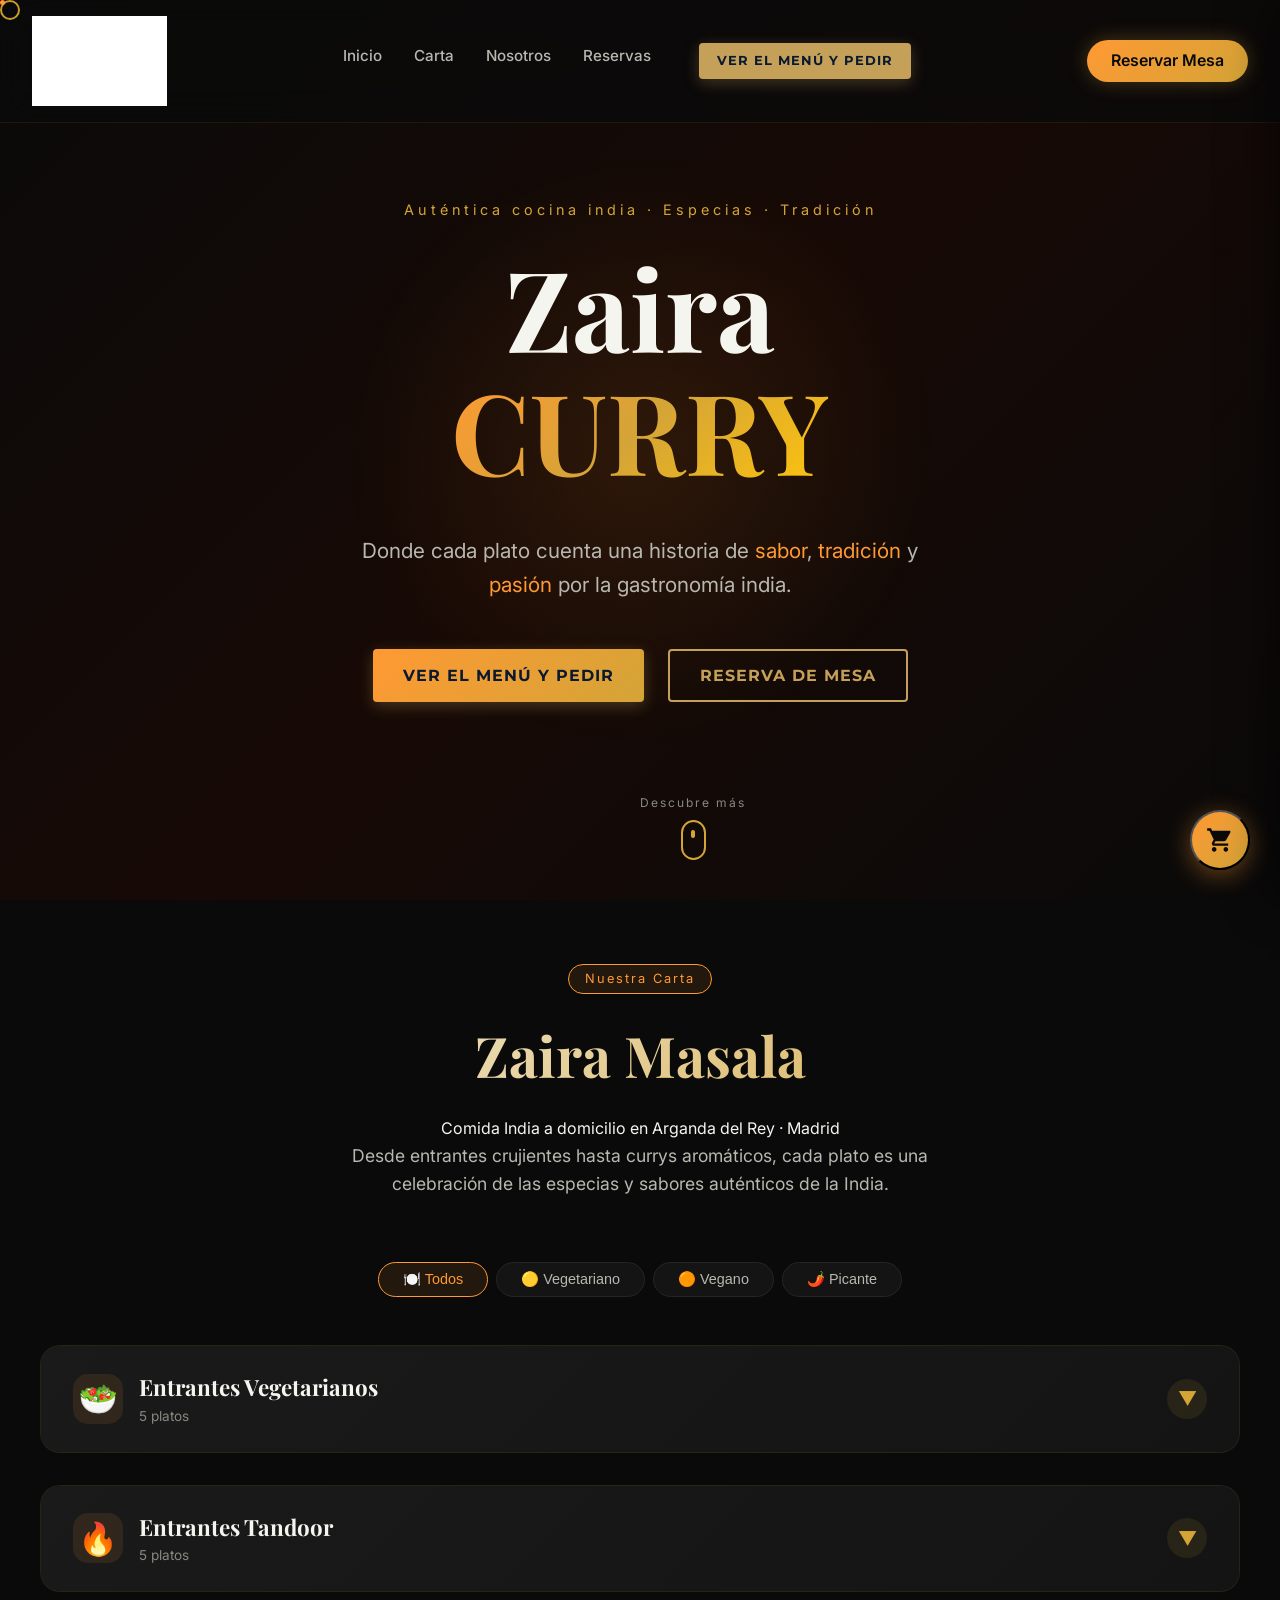
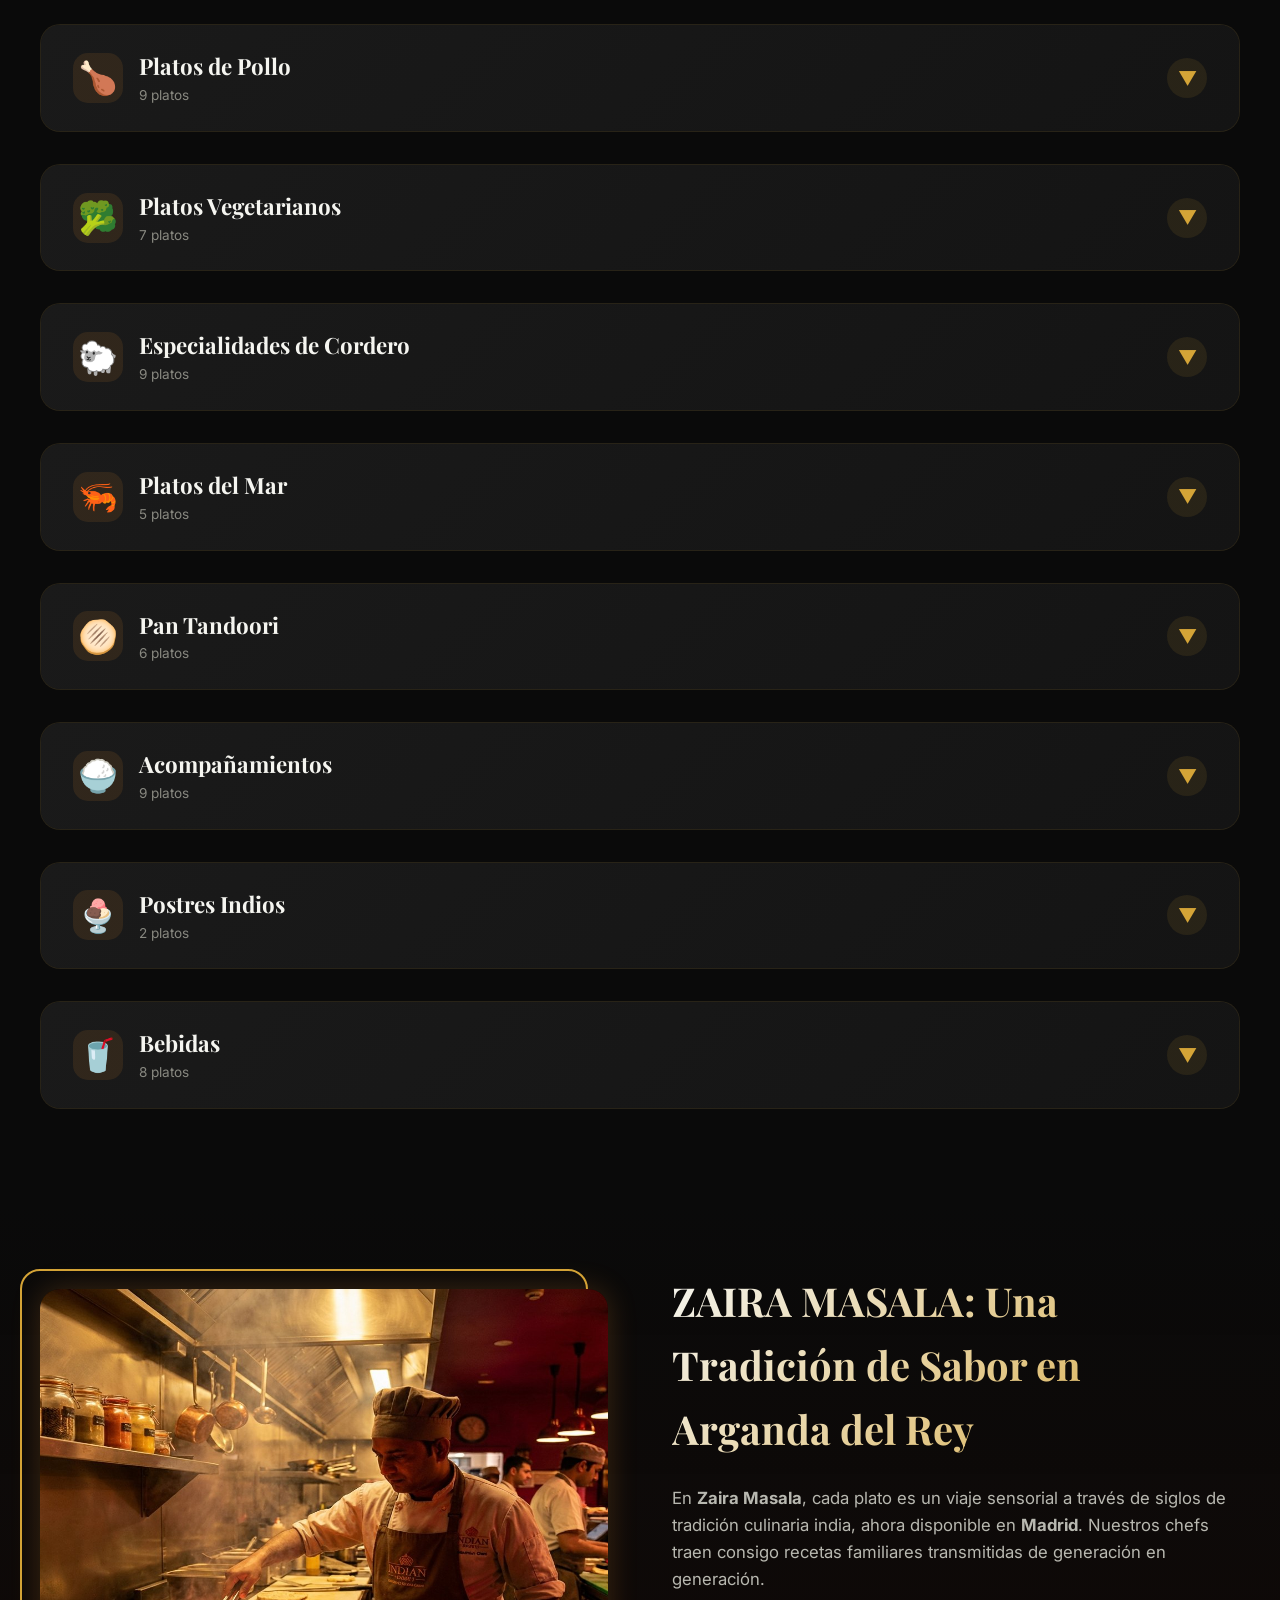
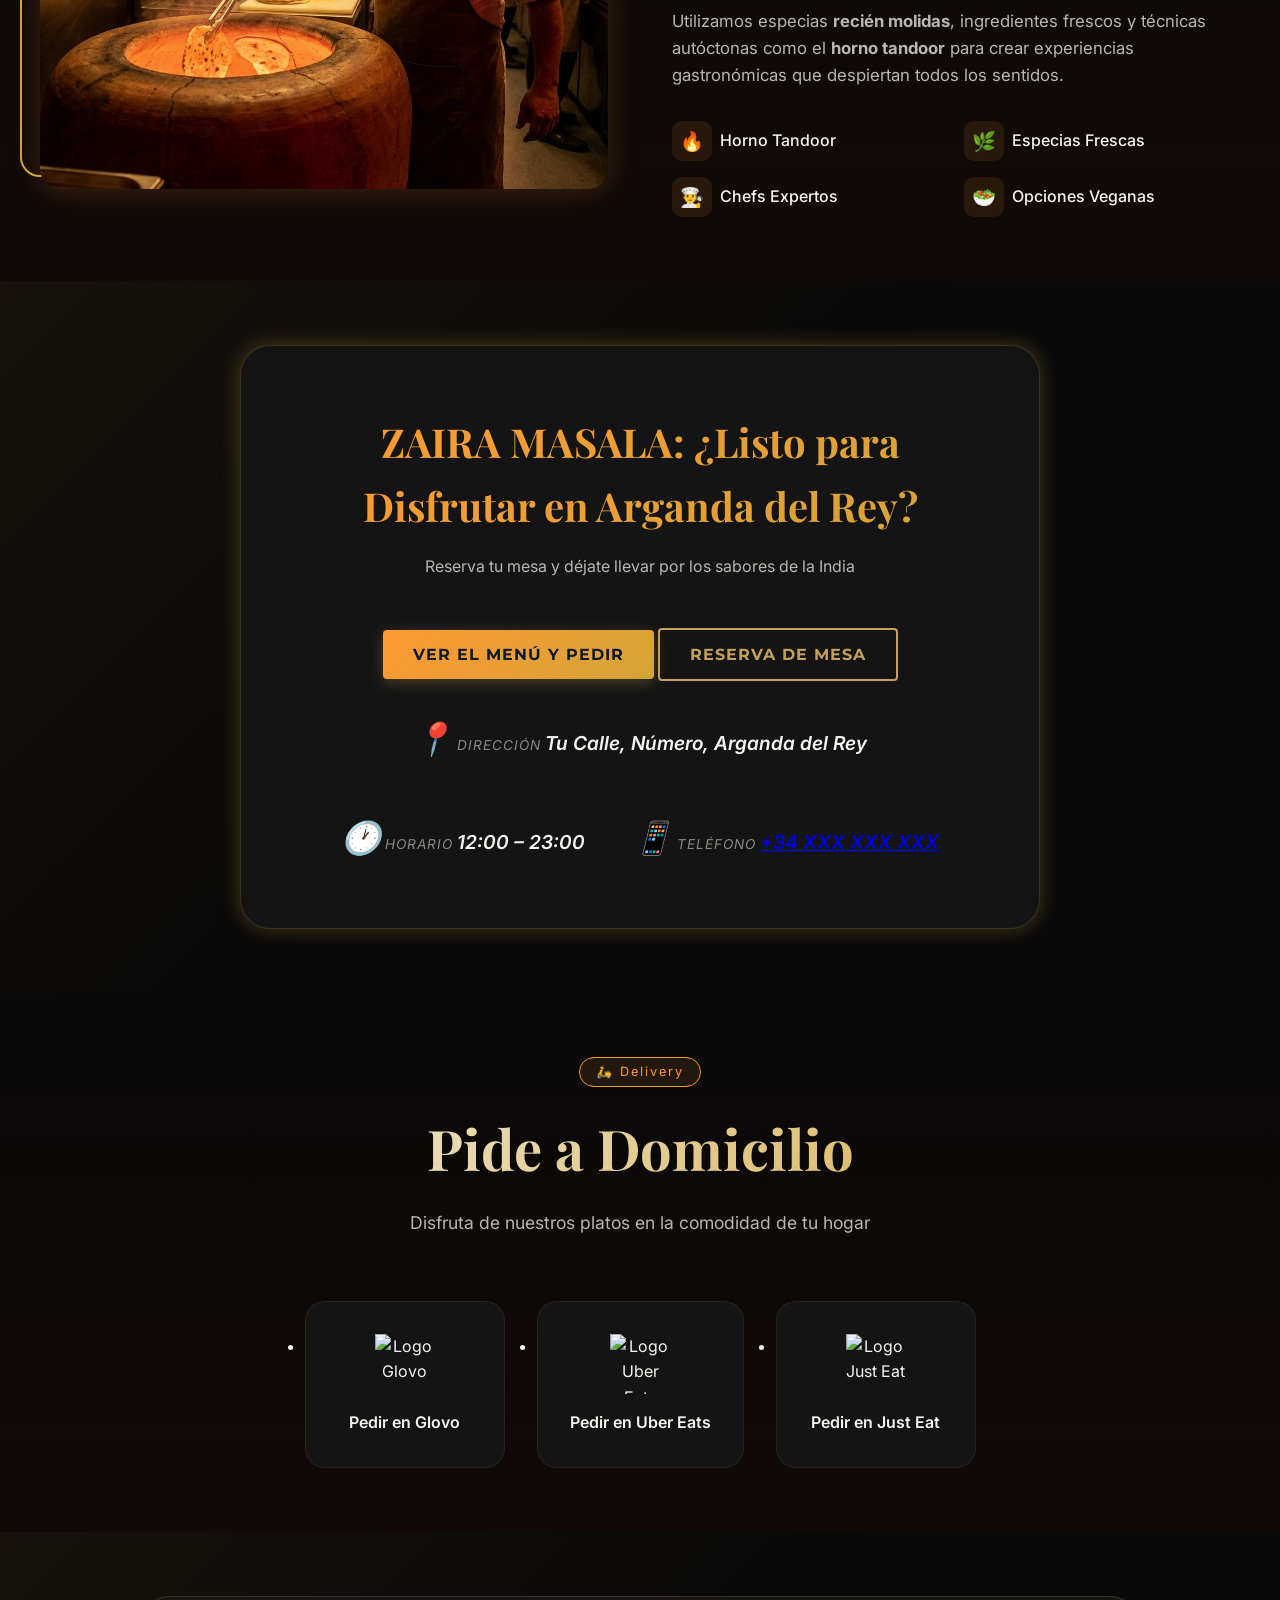
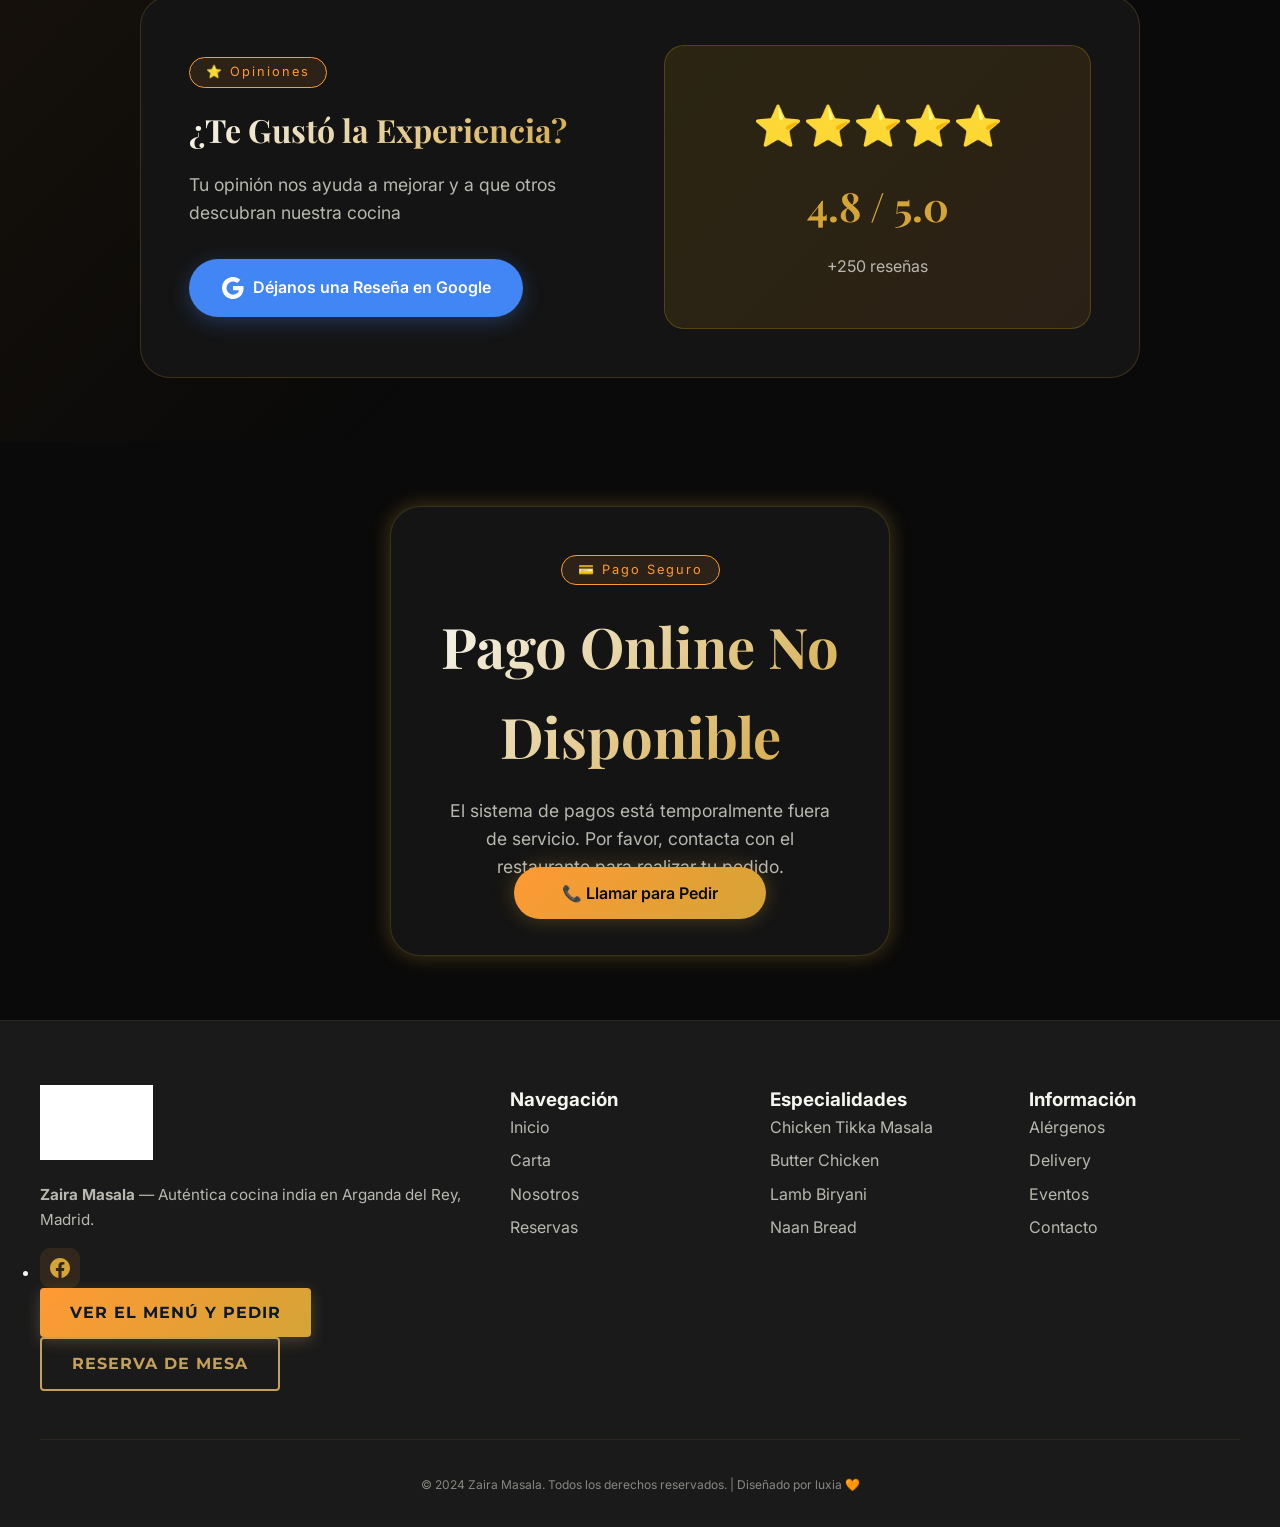
==== index.html @ b637ac27 "Primera versión Zaira Masala" ====
<!DOCTYPE html>
<html lang="es">

<head>
  <!-- ===== META BÁSICO ===== -->
  <meta charset="UTF-8">
  <meta name="viewport" content="width=device-width, initial-scale=1.0">
  <meta http-equiv="X-UA-Compatible" content="IE=edge">

  <!-- ===== SEO OPTIMIZADO ===== -->
  <title>Zaira Masala | Restaurante Indio Auténtico en Arganda del Rey, Madrid</title>
  <meta name="description"
    content="Restaurante de cocina india auténtica en Arganda del Rey, Madrid. Curry, tandoor, biryani y opciones veganas. Pide a domicilio o reserva tu mesa online.">
  <meta name="keywords"
    content="restaurante indio, curry, tandoor, masala, tikka, biryani, comida india, especias, vegetariano, vegano, naan, korma, vindaloo, Arganda del Rey, Madrid">
  <meta name="author" content="Zaira Masala">
  <meta name="robots" content="index, follow">
  <link rel="canonical" href="https://zairamasala.com">

  <!-- ===== OPEN GRAPH ===== -->
  <meta property="og:title" content="Zaira Masala | Restaurante Indio Auténtico">
  <meta property="og:description"
    content="Auténtica cocina india con curry, tandoor y especias frescas. Reserva tu experiencia gastronómica única.">
  <meta property="og:type" content="restaurant">
  <meta property="og:url" content="https://zairamasala.com">
  <meta property="og:image" content="https://zairamasala.com/images/og-image.jpg">
  <meta property="og:locale" content="es_ES">

  <!-- ===== TWITTER CARDS ===== -->
  <meta name="twitter:card" content="summary_large_image">
  <meta name="twitter:title" content="Zaira Masala | Restaurante Indio Auténtico">
  <meta name="twitter:description" content="Auténtica cocina india con curry, tandoor y especias frescas.">
  <meta name="twitter:image" content="https://zairamasala.com/images/twitter-image.jpg">

  <!-- ===== SCHEMA.ORG — Structured Data para SEO e IA ===== -->
  <script type="application/ld+json">
  {
    "@context": "https://schema.org",
    "@type": "Restaurant",
    "name": "Zaira Masala",
    "description": "Restaurante de auténtica cocina india con curry, tandoor, especias frescas y opciones vegetarianas.",
    "image": "https://zairamasala.com/images/restaurant.jpg",
    "priceRange": "€€",
    "servesCuisine": ["Indian", "Curry", "Vegetarian", "Vegan"],
    "address": {
      "@type": "PostalAddress",
      "streetAddress": "Tu Dirección",
      "addressLocality": "Arganda del Rey",
      "addressRegion": "Madrid",
      "addressCountry": "ES"
    },
    "telephone": "+34 XXX XXX XXX",
    "url": "https://zairamasala.com",
    "openingHoursSpecification": [
      {
        "@type": "OpeningHoursSpecification",
        "dayOfWeek": ["Monday","Tuesday","Wednesday","Thursday","Friday","Saturday","Sunday"],
        "opens": "12:00",
        "closes": "23:00"
      }
    ],
    "menu": "https://zairamasala.com/#menu",
    "acceptsReservations": "True",
    "geo": {
      "@type": "GeoCoordinates",
      "latitude": "40.3015",
      "longitude": "-3.4402"
    }
  }
  </script>

  <!-- ===== FUENTES ===== -->
  <link rel="preconnect" href="https://fonts.googleapis.com">
  <link rel="preconnect" href="https://fonts.gstatic.com" crossorigin>
  <link href="https://fonts.googleapis.com/css2?family=Inter:wght@400;500;600;700&family=Playfair+Display:wght@400;500;600;700&family=Montserrat:wght@400;700&display=swap" rel="stylesheet">

  <!-- ===== ESTILOS ===== -->
  <link rel="stylesheet" href="css/styles.css">
  <link rel="stylesheet" href="css/additional.css">

  <!-- ===== AOS — Animate On Scroll ===== -->
  <link href="https://unpkg.com/aos@2.3.1/dist/aos.css" rel="stylesheet">

  <!-- ===== FAVICON ===== -->
  <link rel="icon" type="image/png" href="images/favicon.png">
</head>

<body>

  <!-- ===== LOADING SCREEN ===== -->
  <div class="loading-screen" role="status" aria-label="Cargando Zaira Masala">
    <div class="loading-logo" aria-hidden="true">Zaira Masala</div>
    <div class="loading-bar" aria-hidden="true">
      <div class="loading-bar-fill"></div>
    </div>
  </div>

  <!-- ===== CURSOR PERSONALIZADO (decorativo, oculto a lectores de pantalla) ===== -->
  <div class="cursor" aria-hidden="true"></div>
  <div class="cursor-dot" aria-hidden="true"></div>

  <!-- ===== PARTÍCULAS DE FONDO (decorativo) ===== -->
  <div id="particles-js" aria-hidden="true"></div>

  <!-- ===== CARRITO DE COMPRAS ===== -->
  <aside aria-label="Carrito de compras">

    <button class="cart-icon" id="cart-icon" aria-label="Ver carrito de compras" aria-haspopup="dialog" aria-expanded="false">
      <svg viewBox="0 0 24 24" fill="currentColor" aria-hidden="true" focusable="false">
        <path d="M7 18c-1.1 0-1.99.9-1.99 2S5.9 22 7 22s2-.9 2-2-.9-2-2-2zM1 2v2h2l3.6 7.59-1.35 2.45c-.16.28-.25.61-.25.96 0 1.1.9 2 2 2h12v-2H7.42c-.14 0-.25-.11-.25-.25l.03-.12.9-1.63h7.45c.75 0 1.41-.41 1.75-1.03l3.58-6.49c.08-.14.12-.31.12-.48 0-.55-.45-1-1-1H5.21l-.94-2H1zm16 16c-1.1 0-1.99.9-1.99 2s.89 2 1.99 2 2-.9 2-2-.9-2-2-2z"/>
      </svg>
      <span class="cart-count hidden" id="cart-count" aria-live="polite" aria-atomic="true">0</span>
    </button>

    <!-- Overlay -->
    <div class="cart-overlay" id="cart-overlay" aria-hidden="true"></div>

    <!-- Panel del carrito -->
    <div class="cart-modal"
         id="cart-modal"
         role="dialog"
         aria-modal="true"
         aria-label="Tu pedido"
         aria-hidden="true">
      <div class="cart-header">
        <h2 class="cart-header-title">🛒 Tu Pedido</h2>
        <button class="cart-close" id="cart-close" aria-label="Cerrar carrito">×</button>
      </div>
      <div class="cart-items" id="cart-items" aria-live="polite" aria-relevant="additions removals">
        <div class="cart-empty" role="status">
          <div class="cart-empty-icon" aria-hidden="true">🛒</div>
          <p>Tu carrito está vacío</p>
          <p><small>Añade platos desde el menú</small></p>
        </div>
      </div>
      <div class="cart-footer">
        <div class="cart-total">
          <span class="cart-total-label">Total:</span>
          <span class="cart-total-amount" id="cart-total" aria-live="polite">0.00 €</span>
        </div>
        <a href="#pago" class="btn btn-primary cart-checkout" id="cart-checkout">
          Proceder al Pago
        </a>
      </div>
    </div>

  </aside>

  <!-- ===== NAVEGACIÓN PRINCIPAL ===== -->
  <nav class="navbar" role="navigation" aria-label="Navegación principal">
    <div class="nav-container">

      <a href="#inicio" class="nav-logo" aria-label="Zaira Masala — Ir al inicio">
        <img src="images/logo.png" alt="Logo Zaira Masala" class="nav-logo-img" width="90" height="90" loading="eager">
      </a>

      <ul class="nav-links" role="list">
        <li role="listitem"><a href="#inicio"   class="nav-link">Inicio</a></li>
        <li role="listitem"><a href="#menu"     class="nav-link">Carta</a></li>
        <li role="listitem"><a href="#nosotros" class="nav-link">Nosotros</a></li>
        <li role="listitem"><a href="#reservas" class="nav-link">Reservas</a></li>
        <li role="listitem" class="nav-gloriafood-item">
          <span class="glf-button"
                data-glf-cuid="e7315025-4f17-4dc7-9547-0346be533925"
                data-glf-ruid="6becb56a-36a3-4607-b53a-5e8693dfc9ef"
                role="button"
                tabindex="0"
                aria-label="Ver el menú completo y hacer un pedido online">
            Ver el MENÚ y PEDIR
          </span>
        </li>
      </ul>

      <a href="#reservas" class="nav-cta" aria-label="Reservar mesa en Zaira Masala">Reservar Mesa</a>

      <button class="nav-toggle"
              aria-label="Abrir menú de navegación"
              aria-expanded="false"
              aria-controls="nav-links">
        <span aria-hidden="true"></span>
        <span aria-hidden="true"></span>
        <span aria-hidden="true"></span>
      </button>

    </div>
  </nav>

  <!-- ===== CONTENIDO PRINCIPAL ===== -->
  <main id="main-content">

    <!-- ===== HERO ===== -->
    <header id="inicio" class="hero" role="banner">
      <div class="hero-content">
        <p class="hero-subtitle">Auténtica cocina india · Especias · Tradición</p>

        <h1 class="hero-title">
          <span class="static">Zaira</span>
          <span class="dynamic-wrapper">
            <span class="dynamic" aria-live="polite" aria-atomic="true">Masala</span>
          </span>
        </h1>

        <p class="hero-tagline">
          Donde cada plato cuenta una historia de <span>sabor</span>,
          <span>tradición</span> y <span>pasión</span> por la gastronomía india.
        </p>

        <div class="hero-cta-group" role="group" aria-label="Acciones principales">
          <span class="glf-button btn btn-primary"
                data-glf-cuid="e7315025-4f17-4dc7-9547-0346be533925"
                data-glf-ruid="6becb56a-36a3-4607-b53a-5e8693dfc9ef"
                role="button"
                tabindex="0"
                aria-label="Ver el menú completo y hacer un pedido online">
            Ver el MENÚ y PEDIR
          </span>
          <span class="glf-button reservation btn btn-secondary"
                data-glf-cuid="e7315025-4f17-4dc7-9547-0346be533925"
                data-glf-ruid="6becb56a-36a3-4607-b53a-5e8693dfc9ef"
                data-glf-reservation="true"
                role="button"
                tabindex="0"
                aria-label="Reservar mesa en Zaira Masala">
            Reserva de mesa
          </span>
        </div>
      </div>

      <div class="scroll-indicator" aria-hidden="true">
        <span>Descubre más</span>
        <div class="mouse"><div class="wheel"></div></div>
      </div>
    </header>

    <!-- ===== SECCIÓN MENÚ ===== -->
    <section id="menu" class="menu-section" aria-labelledby="menu-titulo">
      <div class="section-header" data-aos="fade-up">
        <span class="section-badge" aria-hidden="true">Nuestra Carta</span>
        <h2 id="menu-titulo" class="section-title">Zaira Masala</h2>
        <p class="section-subtitle">Comida India a domicilio en Arganda del Rey · Madrid</p>
        <p class="section-description">
          Desde entrantes crujientes hasta currys aromáticos, cada plato es una celebración
          de las especias y sabores auténticos de la India.
        </p>
      </div>

      <!-- Filtros -->
      <div class="menu-filters" data-aos="fade-up" data-aos-delay="100" role="group" aria-label="Filtrar platos por tipo">
        <button class="filter-btn active" data-filter="all"        aria-pressed="true"  aria-label="Mostrar todos los platos"><span aria-hidden="true">🍽️</span> Todos</button>
        <button class="filter-btn"        data-filter="vegetarian" aria-pressed="false" aria-label="Filtrar platos vegetarianos"><span aria-hidden="true">🟡</span> Vegetariano</button>
        <button class="filter-btn"        data-filter="vegan"      aria-pressed="false" aria-label="Filtrar platos veganos"><span aria-hidden="true">🟠</span> Vegano</button>
        <button class="filter-btn"        data-filter="spicy"      aria-pressed="false" aria-label="Filtrar platos picantes"><span aria-hidden="true">🌶️</span> Picante</button>
      </div>

      <!-- Menú generado por JS desde menu.json -->
      <div id="menu-container"
           class="menu-container"
           data-aos="fade-up"
           data-aos-delay="200"
           aria-live="polite"
           aria-label="Lista de platos">
        <p class="menu-loading" role="status" aria-live="polite">Cargando carta...</p>
      </div>
    </section>

    <!-- ===== SECCIÓN NOSOTROS ===== -->
    <section id="nosotros" class="about-section" aria-labelledby="nosotros-titulo">
      <div class="about-container">

        <figure class="about-image" data-aos="fade-right">
          <img src="images/about-chef.png"
               alt="Chef preparando naan en horno tandoor tradicional en Zaira Masala"
               loading="lazy"
               width="500"
               height="500">
        </figure>

        <article class="about-content" data-aos="fade-left">
          <h2 id="nosotros-titulo">ZAIRA MASALA: Una Tradición de Sabor en Arganda del Rey</h2>
          <p>
            En <strong>Zaira Masala</strong>, cada plato es un viaje sensorial a través de siglos
            de tradición culinaria india, ahora disponible en <strong>Madrid</strong>. Nuestros chefs traen
            consigo recetas familiares transmitidas de generación en generación.
          </p>
          <p>
            Utilizamos especias <strong>recién molidas</strong>, ingredientes frescos y técnicas
            autóctonas como el <strong>horno tandoor</strong> para crear experiencias gastronómicas
            que despiertan todos los sentidos.
          </p>

          <ul class="about-features" aria-label="Nuestros valores">
            <li class="about-feature">
              <span class="about-feature-icon" aria-hidden="true">🔥</span>
              <span>Horno Tandoor</span>
            </li>
            <li class="about-feature">
              <span class="about-feature-icon" aria-hidden="true">🌿</span>
              <span>Especias Frescas</span>
            </li>
            <li class="about-feature">
              <span class="about-feature-icon" aria-hidden="true">👨‍🍳</span>
              <span>Chefs Expertos</span>
            </li>
            <li class="about-feature">
              <span class="about-feature-icon" aria-hidden="true">🥗</span>
              <span>Opciones Veganas</span>
            </li>
          </ul>
        </article>

      </div>
    </section>

    <!-- ===== SECCIÓN RESERVAS ===== -->
    <section id="reservas" class="reservation-section" aria-labelledby="reservas-titulo">
      <div class="reservation-container" data-aos="zoom-in">
        <h2 id="reservas-titulo">ZAIRA MASALA: ¿Listo para Disfrutar en Arganda del Rey?</h2>
        <p>Reserva tu mesa y déjate llevar por los sabores de la India</p>

        <div class="footer-cta" role="group" aria-label="Opciones de pedido y reserva">
          <span class="glf-button btn btn-primary"
                data-glf-cuid="e7315025-4f17-4dc7-9547-0346be533925"
                data-glf-ruid="6becb56a-36a3-4607-b53a-5e8693dfc9ef"
                role="button"
                tabindex="0"
                aria-label="Ver menú y hacer un pedido online">
            Ver el MENÚ y PEDIR
          </span>
          <span class="glf-button reservation btn btn-secondary"
                data-glf-cuid="e7315025-4f17-4dc7-9547-0346be533925"
                data-glf-ruid="6becb56a-36a3-4607-b53a-5e8693dfc9ef"
                data-glf-reservation="true"
                role="button"
                tabindex="0"
                aria-label="Hacer una reserva de mesa">
            Reserva de mesa
          </span>
        </div>

        <address class="reservation-info" aria-label="Información de contacto y horarios">
          <div class="reservation-item">
            <span class="icon" aria-hidden="true">📍</span>
            <span class="label">Dirección</span>
            <span class="value">Tu Calle, Número, Arganda del Rey</span>
          </div>
          <div class="reservation-item">
            <span class="icon" aria-hidden="true">🕐</span>
            <span class="label">Horario</span>
            <span class="value">
              <time datetime="12:00">12:00</time> – <time datetime="23:00">23:00</time>
            </span>
          </div>
          <div class="reservation-item">
            <span class="icon" aria-hidden="true">📱</span>
            <span class="label">Teléfono</span>
            <span class="value">
              <a href="tel:+34XXXXXXXXX" aria-label="Llamar al restaurante">+34 XXX XXX XXX</a>
            </span>
          </div>
        </address>
      </div>
    </section>

    <!-- ===== SECCIÓN DELIVERY ===== -->
    <section id="delivery" class="delivery-section" aria-labelledby="delivery-titulo">
      <div class="section-header" data-aos="fade-up">
        <span class="section-badge" aria-hidden="true">🛵 Delivery</span>
        <h2 id="delivery-titulo" class="section-title">Pide a Domicilio</h2>
        <p class="section-description">
          Disfruta de nuestros platos en la comodidad de tu hogar
        </p>
      </div>

      <ul class="delivery-platforms" data-aos="fade-up" data-aos-delay="100" aria-label="Plataformas de delivery disponibles" role="list">
        <li role="listitem">
          <a href="https://glovoapp.com/es/es/restaurantes/"
             target="_blank"
             rel="noopener noreferrer"
             class="delivery-btn glovo"
             aria-label="Pedir en Glovo (abre en nueva pestaña)">
            <img src="https://res.cloudinary.com/glovoapp/image/fetch/f_auto,h_100,q_auto:low,w_100/https://glovoapp.com/images/logo_circle_green.png"
                 alt="Logo Glovo" width="60" height="60" loading="lazy">
            <span>Pedir en Glovo</span>
          </a>
        </li>
        <li role="listitem">
          <a href="https://www.ubereats.com/es"
             target="_blank"
             rel="noopener noreferrer"
             class="delivery-btn uber"
             aria-label="Pedir en Uber Eats (abre en nueva pestaña)">
            <img src="https://d3i4yxtzktqr9n.cloudfront.net/web-eats-v2/31ee4bd44e49b88f.svg"
                 alt="Logo Uber Eats" width="60" height="60" loading="lazy">
            <span>Pedir en Uber Eats</span>
          </a>
        </li>
        <li role="listitem">
          <a href="https://www.just-eat.es/"
             target="_blank"
             rel="noopener noreferrer"
             class="delivery-btn justeat"
             aria-label="Pedir en Just Eat (abre en nueva pestaña)">
            <img src="https://upload.wikimedia.org/wikipedia/commons/thumb/7/7b/Just_Eat_Takeaway_logo.svg/200px-Just_Eat_Takeaway_logo.svg.png"
                 alt="Logo Just Eat" width="60" height="60" loading="lazy">
            <span>Pedir en Just Eat</span>
          </a>
        </li>
      </ul>
    </section>

    <!-- ===== SECCIÓN RESEÑAS ===== -->
    <section id="resenas" class="reviews-section" aria-labelledby="resenas-titulo">
      <div class="reviews-container" data-aos="fade-up">

        <div class="reviews-content">
          <span class="section-badge" aria-hidden="true">⭐ Opiniones</span>
          <h2 id="resenas-titulo" class="section-title">¿Te Gustó la Experiencia?</h2>
          <p class="section-description">
            Tu opinión nos ayuda a mejorar y a que otros descubran nuestra cocina
          </p>
          <a href="https://g.page/r/CdJRZ85MDGzVEAE/review"
             target="_blank"
             rel="noopener noreferrer"
             class="btn btn-google-review"
             aria-label="Dejar una reseña en Google (abre en nueva pestaña)">
            <svg width="24" height="24" viewBox="0 0 24 24" fill="currentColor" aria-hidden="true" focusable="false">
              <path d="M22.56 12.25c0-.78-.07-1.53-.2-2.25H12v4.26h5.92c-.26 1.37-1.04 2.53-2.21 3.31v2.77h3.57c2.08-1.92 3.28-4.74 3.28-8.09z"/>
              <path d="M12 23c2.97 0 5.46-.98 7.28-2.66l-3.57-2.77c-.98.66-2.23 1.06-3.71 1.06-2.86 0-5.29-1.93-6.16-4.53H2.18v2.84C3.99 20.53 7.7 23 12 23z"/>
              <path d="M5.84 14.09c-.22-.66-.35-1.36-.35-2.09s.13-1.43.35-2.09V7.07H2.18C1.43 8.55 1 10.22 1 12s.43 3.45 1.18 4.93l2.85-2.22.81-.62z"/>
              <path d="M12 5.38c1.62 0 3.06.56 4.21 1.64l3.15-3.15C17.45 2.09 14.97 1 12 1 7.7 1 3.99 3.47 2.18 7.07l3.66 2.84c.87-2.6 3.3-4.53 6.16-4.53z"/>
            </svg>
            Déjanos una Reseña en Google
          </a>
        </div>

        <div class="reviews-stars">
          <div class="star-rating" role="img" aria-label="Puntuación media: 4.8 sobre 5 basada en más de 250 reseñas">
            <span aria-hidden="true">⭐⭐⭐⭐⭐</span>
            <p class="rating-text">4.8 / 5.0</p>
            <p class="rating-count">+250 reseñas</p>
          </div>
        </div>

      </div>
    </section>

    <!-- ===== SECCIÓN PAGO ONLINE ===== -->
    <section id="pago" class="payment-section" aria-labelledby="pago-titulo">
      <div class="payment-container" data-aos="zoom-in">
        <span class="section-badge" aria-hidden="true">💳 Pago Seguro</span>
        <h2 id="pago-titulo" class="section-title">Zaira Masala: Paga tu Pedido Online</h2>
        <p class="section-description">Pago seguro con tarjeta de crédito/débito via Stripe</p>

        <div class="payment-form-wrapper">
          <form id="payment-form" class="payment-form" novalidate aria-label="Formulario de pago con tarjeta">
            <div class="form-group">
              <label for="customer-name">Nombre completo</label>
              <input type="text"
                     id="customer-name"
                     name="name"
                     required
                     autocomplete="name"
                     placeholder="Tu nombre"
                     aria-required="true"
                     aria-describedby="name-hint">
              <span id="name-hint" class="sr-only">Introduce tu nombre completo como aparece en la tarjeta</span>
            </div>
            <div class="form-group">
              <label for="customer-email">Email</label>
              <input type="email"
                     id="customer-email"
                     name="email"
                     required
                     autocomplete="email"
                     placeholder="tu@email.com"
                     aria-required="true">
            </div>
            <div class="form-group">
              <label for="order-amount">Importe (€)</label>
              <input type="number"
                     id="order-amount"
                     name="amount"
                     min="1"
                     step="0.01"
                     required
                     placeholder="0.00"
                     aria-required="true"
                     aria-describedby="amount-hint">
              <span id="amount-hint" class="sr-only">El importe se rellena automáticamente desde el carrito</span>
            </div>
            <div class="form-group">
              <label for="card-element">Datos de la tarjeta</label>
              <div id="card-element" class="card-element" role="group" aria-label="Formulario de tarjeta de crédito de Stripe"></div>
              <div id="card-errors" class="card-errors" role="alert" aria-live="assertive"></div>
            </div>
            <button type="submit" class="btn btn-primary btn-pay" id="submit-payment" aria-label="Confirmar y pagar ahora">
              <span id="button-text">💳 Pagar Ahora</span>
              <span id="spinner" class="spinner hidden" aria-hidden="true"></span>
            </button>
          </form>

          <div class="payment-security" aria-label="Información de seguridad del pago">
            <span>🔒 Pago 100% seguro con SSL</span>
            <ul class="payment-methods" aria-label="Métodos de pago aceptados" role="list">
              <li role="listitem"><img src="https://cdn.jsdelivr.net/gh/nicholasess/payment-methods-svg@master/svg/visa.svg"       alt="Visa"       width="40" loading="lazy"></li>
              <li role="listitem"><img src="https://cdn.jsdelivr.net/gh/nicholasess/payment-methods-svg@master/svg/mastercard.svg" alt="Mastercard" width="40" loading="lazy"></li>
              <li role="listitem"><img src="https://cdn.jsdelivr.net/gh/nicholasess/payment-methods-svg@master/svg/amex.svg"       alt="American Express" width="40" loading="lazy"></li>
            </ul>
          </div>
        </div>
      </div>
    </section>

  </main>

  <!-- ===== FOOTER ===== -->
  <footer class="footer" role="contentinfo" aria-label="Pie de página de Zaira Masala">
    <div class="footer-container">

      <div class="footer-brand">
        <img src="images/logo.png" alt="Logo Zaira Masala" class="footer-logo" width="75" height="75" loading="lazy">
        <p><strong>Zaira Masala</strong> — Auténtica cocina india en Arganda del Rey, Madrid.</p>

        <nav aria-label="Redes sociales">
          <ul class="footer-social" role="list">
            <li role="listitem">
              <a href="https://www.facebook.com/ZAIRAMASALA"
                 class="social-icon"
                 target="_blank"
                 rel="noopener noreferrer"
                 aria-label="Síguenos en Facebook (abre en nueva pestaña)">
                <svg width="20" height="20" fill="currentColor" viewBox="0 0 24 24" aria-hidden="true">
                  <path d="M24 12.073c0-6.627-5.373-12-12-12s-12 5.373-12 12c0 5.99 4.388 10.954 10.125 11.854v-8.385H7.078v-3.47h3.047V9.43c0-3.007 1.792-4.669 4.533-4.669 1.312 0 2.686.235 2.686.235v2.953H15.83c-1.491 0-1.956.925-1.956 1.874v2.25h3.328l-.532 3.47h-2.796v8.385C19.612 23.027 24 18.062 24 12.073z"/>
                </svg>
              </a>
            </li>
          </ul>
        </nav>

        <div class="footer-cta" role="group" aria-label="Acciones rápidas">
          <span class="glf-button btn btn-primary"
                data-glf-cuid="e7315025-4f17-4dc7-9547-0346be533925"
                data-glf-ruid="6becb56a-36a3-4607-b53a-5e8693dfc9ef"
                role="button"
                tabindex="0"
                aria-label="Ver el menú y hacer un pedido">
            Ver el MENÚ y PEDIR
          </span>
          <span class="glf-button reservation btn btn-secondary"
                data-glf-cuid="e7315025-4f17-4dc7-9547-0346be533925"
                data-glf-ruid="6becb56a-36a3-4607-b53a-5e8693dfc9ef"
                data-glf-reservation="true"
                role="button"
                tabindex="0"
                aria-label="Reservar una mesa">
            Reserva de mesa
          </span>
        </div>
      </div>

      <nav class="footer-links" aria-label="Navegación del sitio">
        <h3>Navegación</h3>
        <ul role="list">
          <li role="listitem"><a href="#inicio">Inicio</a></li>
          <li role="listitem"><a href="#menu">Carta</a></li>
          <li role="listitem"><a href="#nosotros">Nosotros</a></li>
          <li role="listitem"><a href="#reservas">Reservas</a></li>
        </ul>
      </nav>

      <nav class="footer-links" aria-label="Especialidades de la carta">
        <h3>Especialidades</h3>
        <ul role="list">
          <li role="listitem"><a href="#menu">Chicken Tikka Masala</a></li>
          <li role="listitem"><a href="#menu">Butter Chicken</a></li>
          <li role="listitem"><a href="#menu">Lamb Biryani</a></li>
          <li role="listitem"><a href="#menu">Naan Bread</a></li>
        </ul>
      </nav>

      <nav class="footer-links" aria-label="Información adicional">
        <h3>Información</h3>
        <ul role="list">
          <li role="listitem"><a href="#">Alérgenos</a></li>
          <li role="listitem"><a href="#delivery">Delivery</a></li>
          <li role="listitem"><a href="#">Eventos</a></li>
          <li role="listitem"><a href="#reservas">Contacto</a></li>
        </ul>
      </nav>

    </div>

    <div class="footer-bottom">
      <p>
        <small>© <time datetime="2024">2024</time> Zaira Masala. Todos los derechos reservados. | Diseñado por luxia 🧡</small>
      </p>
    </div>
  </footer>

  <!-- Texto solo para lectores de pantalla -->
  <style>.sr-only{position:absolute;width:1px;height:1px;padding:0;margin:-1px;overflow:hidden;clip:rect(0,0,0,0);white-space:nowrap;border:0}</style>

  <!-- ===== SCRIPTS ===== -->
  <script src="https://cdn.jsdelivr.net/particles.js/2.0.0/particles.min.js" defer></script>
  <script src="https://unpkg.com/aos@2.3.1/dist/aos.js"></script>
  <script src="js/main.js"></script>
  <script src="https://js.stripe.com/v3/"></script>
  <script src="js/payment.js"></script>

  <!-- Gloria Food — NO modificar estos atributos -->
  <script src="https://www.fbgcdn.com/embedder/js/ewm2.js" defer async id="glf-ewm-script"></script>

</body>
</html>
---- css/styles.css ----
/* ========================================
   ZAIRA MASALA - Restaurante Indio Premium
   Paleta de colores auténticos de India
   ======================================== */

/* ===== VARIABLES Y TOKENS ===== */
:root {
    /* Colores India Auténtica - Evitando verde pakistaní */
    --saffron: #FF9933;
    /* Azafrán - Color sagrado de India */
    --saffron-light: #FFB366;
    --saffron-dark: #E67300;

    --deep-red: #8B0000;
    /* Rojo profundo - Sindoor, textiles */
    --crimson: #DC143C;
    /* Carmesí - Festivales */
    --maroon: #722F37;
    /* Granate - Elegancia */

    --gold: #D4A437;
    /* Oro - Prosperidad */
    --gold-light: #E8C068;
    --gold-shimmer: #FFD700;

    --turmeric: #FFC40C;
    /* Cúrcuma - Especias */
    --curry: #CDA34F;
    /* Curry */

    --royal-blue: #002366;
    /* Azul real - Arte Mogol */
    --peacock: #1C6E8C;
    /* Pavo real - Ave nacional */

    /* Fondos */
    --bg-dark: #0A0A0A;
    --bg-card: #141414;
    --bg-surface: #1A1A1A;
    --bg-hover: #252525;

    /* Textos */
    --text-primary: #F5F5F0;
    --text-secondary: #B8B8B0;
    --text-muted: #888880;

    /* Tipografía */
    --font-display: 'Playfair Display', serif;
    --font-body: 'Inter', sans-serif;

    /* Espaciado */
    --space-xs: 0.25rem;
    --space-sm: 0.5rem;
    --space-md: 1rem;
    --space-lg: 1.5rem;
    --space-xl: 2rem;
    --space-2xl: 3rem;
    --space-3xl: 4rem;

    /* Transiciones */
    --transition-fast: 0.2s ease;
    --transition-normal: 0.3s ease;
    --transition-slow: 0.5s ease;

    /* Sombras */
    --shadow-gold: 0 0 20px rgba(212, 164, 55, 0.3);
    --shadow-saffron: 0 0 30px rgba(255, 153, 51, 0.2);
}

/* ===== RESET Y BASE ===== */
*,
*::before,
*::after {
    margin: 0;
    padding: 0;
    box-sizing: border-box;
}

html {
    scroll-behavior: smooth;
    font-size: 16px;
}

body {
    font-family: var(--font-body);
    background-color: var(--bg-dark);
    color: var(--text-primary);
    line-height: 1.6;
    overflow-x: hidden;
    cursor: default;
}

/* ===== CURSOR PERSONALIZADO ===== */
.cursor {
    width: 20px;
    height: 20px;
    border: 2px solid var(--gold);
    border-radius: 50%;
    position: fixed;
    pointer-events: none;
    z-index: 9999;
    transition: transform 0.1s ease;
    mix-blend-mode: difference;
}

.cursor-dot {
    width: 5px;
    height: 5px;
    background: var(--saffron);
    border-radius: 50%;
    position: fixed;
    pointer-events: none;
    z-index: 9999;
}

/* ===== PARTÍCULAS DE FONDO ===== */
#particles-js {
    position: fixed;
    width: 100%;
    height: 100%;
    top: 0;
    left: 0;
    z-index: -1;
    background:
        linear-gradient(135deg, rgba(10, 10, 10, 0.9) 0%, rgba(26, 10, 5, 0.85) 50%, rgba(10, 10, 10, 0.9) 100%),
        url('images/hero-bg.png');
    background-size: cover;
    background-position: center;
    background-attachment: fixed;
}

/* ===== NAVEGACIÓN ===== */
.navbar {
    position: fixed;
    top: 0;
    left: 0;
    width: 100%;
    z-index: 1000;
    padding: var(--space-md) var(--space-xl);
    background: rgba(10, 10, 10, 0.8);
    backdrop-filter: blur(20px);
    border-bottom: 1px solid rgba(212, 164, 55, 0.1);
    transition: var(--transition-normal);
}

.navbar.scrolled {
    padding: var(--space-sm) var(--space-xl);
    background: rgba(10, 10, 10, 0.95);
}

.nav-container {
    max-width: 1400px;
    margin: 0 auto;
    display: flex;
    justify-content: space-between;
    align-items: center;
}

.nav-logo {
    display: flex;
    align-items: center;
    gap: var(--space-sm);
}

.nav-logo-text {
    font-family: var(--font-display);
    font-size: 1.5rem;
    font-weight: 700;
    background: linear-gradient(135deg, var(--gold) 0%, var(--saffron) 100%);
    -webkit-background-clip: text;
    -webkit-text-fill-color: transparent;
    background-clip: text;
}

.nav-logo-icon {
    font-size: 1.8rem;
}

.nav-links {
    display: flex;
    list-style: none;
    gap: var(--space-xl);
}

.nav-link {
    color: var(--text-secondary);
    text-decoration: none;
    font-weight: 500;
    font-size: 0.95rem;
    position: relative;
    transition: var(--transition-fast);
}

.nav-link::after {
    content: '';
    position: absolute;
    bottom: -5px;
    left: 0;
    width: 0;
    height: 2px;
    background: linear-gradient(90deg, var(--saffron), var(--gold));
    transition: var(--transition-normal);
}

.nav-link:hover {
    color: var(--text-primary);
}

.nav-link:hover::after {
    width: 100%;
}

.nav-cta {
    background: linear-gradient(135deg, var(--saffron) 0%, var(--gold) 100%);
    color: var(--bg-dark);
    padding: var(--space-sm) var(--space-lg);
    border-radius: 50px;
    font-weight: 600;
    text-decoration: none;
    transition: var(--transition-normal);
    box-shadow: var(--shadow-gold);
}

.nav-cta:hover {
    transform: translateY(-2px);
    box-shadow: 0 10px 30px rgba(255, 153, 51, 0.4);
}

/* Menú móvil */
.nav-toggle {
    display: none;
    flex-direction: column;
    gap: 5px;
    cursor: pointer;
    padding: 5px;
}

.nav-toggle span {
    width: 25px;
    height: 2px;
    background: var(--gold);
    transition: var(--transition-normal);
}

/* ===== HERO SECTION ===== */
.hero {
    min-height: 100vh;
    display: flex;
    flex-direction: column;
    justify-content: center;
    align-items: center;
    text-align: center;
    padding: var(--space-3xl) var(--space-xl);
    position: relative;
    overflow: hidden;
}

.hero::before {
    content: '';
    position: absolute;
    top: 50%;
    left: 50%;
    transform: translate(-50%, -50%);
    width: 600px;
    height: 600px;
    background: radial-gradient(circle, rgba(255, 153, 51, 0.1) 0%, transparent 70%);
    pointer-events: none;
}

.hero-content {
    max-width: 900px;
    z-index: 10;
}

.hero-subtitle {
    font-size: 0.9rem;
    /* text-transform: uppercase; */
    letter-spacing: 4px;
    color: var(--gold);
    margin-bottom: var(--space-lg);
    opacity: 0;
    animation: fadeInUp 1s ease forwards 0.3s;
}

.hero-title {
    font-family: var(--font-display);
    font-size: clamp(3rem, 10vw, 7rem);
    font-weight: 700;
    line-height: 1.1;
    margin-bottom: var(--space-md);
}

.hero-title .static {
    color: var(--text-primary);
    display: block;
    opacity: 0;
    animation: fadeInUp 1s ease forwards 0.5s;
}

.hero-title .dynamic-wrapper {
    display: block;
    height: 1.2em;
    overflow: hidden;
    position: relative;
}

.hero-title .dynamic {
    background: linear-gradient(135deg, var(--saffron) 0%, var(--gold) 50%, var(--turmeric) 100%);
    -webkit-background-clip: text;
    -webkit-text-fill-color: transparent;
    background-clip: text;
    display: inline-block;
    opacity: 0;
    animation: fadeInUp 1s ease forwards 0.7s;
}

.hero-tagline {
    font-size: 1.3rem;
    color: var(--text-secondary);
    max-width: 600px;
    margin: var(--space-xl) auto;
    opacity: 0;
    animation: fadeInUp 1s ease forwards 0.9s;
}

.hero-tagline span {
    color: var(--saffron);
}

.hero-cta-group {
    display: flex;
    justify-content: center;
    gap: var(--space-lg);
    margin-top: var(--space-2xl);
    opacity: 0;
    animation: fadeInUp 1s ease forwards 1.1s;
}

.btn {
    padding: var(--space-md) var(--space-2xl);
    border-radius: 50px;
    font-weight: 600;
    font-size: 1rem;
    text-decoration: none;
    transition: var(--transition-normal);
    cursor: pointer;
    border: none;
}

.btn-primary {
    background: linear-gradient(135deg, var(--saffron) 0%, var(--gold) 100%);
    color: var(--bg-dark);
    box-shadow: var(--shadow-gold);
}

.btn-primary:hover {
    transform: translateY(-3px) scale(1.02);
    box-shadow: 0 15px 40px rgba(255, 153, 51, 0.4);
}

.btn-secondary {
    background: transparent;
    color: var(--text-primary);
    border: 2px solid var(--gold);
}

.btn-secondary:hover {
    background: rgba(212, 164, 55, 0.1);
    transform: translateY(-3px);
}

/* Scroll indicator */
.scroll-indicator {
    position: absolute;
    bottom: 40px;
    left: 50%;
    transform: translateX(-50%);
    display: flex;
    flex-direction: column;
    align-items: center;
    gap: var(--space-sm);
    opacity: 0;
    animation: fadeInUp 1s ease forwards 1.3s;
}

.scroll-indicator span {
    font-size: 0.75rem;
    /* text-transform: uppercase; */
    letter-spacing: 2px;
    color: var(--text-muted);
}

.scroll-indicator .mouse {
    width: 25px;
    height: 40px;
    border: 2px solid var(--gold);
    border-radius: 20px;
    position: relative;
}

.scroll-indicator .wheel {
    width: 4px;
    height: 8px;
    background: var(--gold);
    border-radius: 2px;
    position: absolute;
    top: 8px;
    left: 50%;
    transform: translateX(-50%);
    animation: scrollWheel 2s ease infinite;
}

/* ===== SECCIÓN MENÚ ===== */
.menu-section {
    padding: var(--space-3xl) var(--space-xl);
    position: relative;
}

.section-header {
    text-align: center;
    margin-bottom: var(--space-3xl);
}

.section-badge {
    display: inline-block;
    padding: var(--space-xs) var(--space-md);
    background: rgba(255, 153, 51, 0.1);
    border: 1px solid var(--saffron);
    border-radius: 50px;
    font-size: 0.8rem;
    /* text-transform: uppercase; */
    letter-spacing: 2px;
    color: var(--saffron);
    margin-bottom: var(--space-md);
}

.section-title {
    font-family: var(--font-display);
    font-size: clamp(2rem, 5vw, 3.5rem);
    background: linear-gradient(135deg, var(--text-primary) 0%, var(--gold) 100%);
    -webkit-background-clip: text;
    -webkit-text-fill-color: transparent;
    background-clip: text;
    margin-bottom: var(--space-md);
}

.section-description {
    color: var(--text-secondary);
    max-width: 600px;
    margin: 0 auto;
    font-size: 1.1rem;
}

/* Filtros del menú */
.menu-filters {
    display: flex;
    justify-content: center;
    flex-wrap: wrap;
    gap: var(--space-sm);
    margin-bottom: var(--space-2xl);
}

.filter-btn {
    padding: var(--space-sm) var(--space-lg);
    background: var(--bg-card);
    border: 1px solid var(--bg-hover);
    border-radius: 50px;
    color: var(--text-secondary);
    font-size: 0.9rem;
    cursor: pointer;
    transition: var(--transition-normal);
}

.filter-btn:hover,
.filter-btn.active {
    background: rgba(255, 153, 51, 0.1);
    border-color: var(--saffron);
    color: var(--saffron);
}

.filter-btn .icon {
    margin-right: var(--space-xs);
}

/* Categorías del menú */
.menu-container {
    max-width: 1200px;
    margin: 0 auto;
}

.menu-category {
    margin-bottom: var(--space-xl);
    background: var(--bg-card);
    border-radius: 20px;
    overflow: hidden;
    border: 1px solid rgba(212, 164, 55, 0.1);
    transition: var(--transition-normal);
}

.menu-category:hover {
    border-color: rgba(212, 164, 55, 0.3);
    box-shadow: var(--shadow-gold);
}

.category-header {
    padding: var(--space-lg) var(--space-xl);
    background: linear-gradient(135deg, var(--bg-surface) 0%, var(--bg-card) 100%);
    cursor: pointer;
    display: flex;
    justify-content: space-between;
    align-items: center;
    transition: var(--transition-normal);
}

.category-header:hover {
    background: var(--bg-hover);
}

.category-info {
    display: flex;
    align-items: center;
    gap: var(--space-md);
}

.category-icon {
    font-size: 2rem;
    width: 50px;
    height: 50px;
    display: flex;
    align-items: center;
    justify-content: center;
    background: rgba(255, 153, 51, 0.1);
    border-radius: 15px;
}

.category-title {
    font-family: var(--font-display);
    font-size: 1.4rem;
    color: var(--text-primary);
}

.category-count {
    font-size: 0.85rem;
    color: var(--text-muted);
}

.category-toggle {
    width: 40px;
    height: 40px;
    display: flex;
    align-items: center;
    justify-content: center;
    background: rgba(212, 164, 55, 0.1);
    border-radius: 50%;
    color: var(--gold);
    font-size: 1.2rem;
    transition: var(--transition-normal);
}

.category-toggle.active {
    transform: rotate(180deg);
    background: var(--saffron);
    color: var(--bg-dark);
}

/* Items del menú */
.category-items {
    max-height: 0;
    overflow: hidden;
    transition: max-height 0.5s ease;
}

.category-items.active {
    max-height: 3000px;
}

.menu-items-grid {
    padding: var(--space-lg);
    display: grid;
    grid-template-columns: repeat(auto-fill, minmax(350px, 1fr));
    gap: var(--space-lg);
}

.menu-item {
    background: var(--bg-surface);
    border-radius: 15px;
    overflow: hidden;
    transition: var(--transition-normal);
    border: 1px solid transparent;
}

.menu-item:hover {
    transform: translateY(-5px);
    border-color: rgba(212, 164, 55, 0.3);
    box-shadow: 0 10px 30px rgba(0, 0, 0, 0.3);
}

.menu-item-image {
    width: 100%;
    height: 180px;
    object-fit: cover;
}

.menu-item-content {
    padding: var(--space-lg);
}

.menu-item-header {
    display: flex;
    justify-content: space-between;
    align-items: flex-start;
    margin-bottom: var(--space-sm);
}

.menu-item-name {
    font-family: var(--font-display);
    font-size: 1.2rem;
    color: var(--text-primary);
}

.menu-item-price {
    font-weight: 700;
    font-size: 1.1rem;
    color: var(--saffron);
}

.menu-item-description {
    color: var(--text-secondary);
    font-size: 0.9rem;
    line-height: 1.5;
    margin-bottom: var(--space-md);
}

.menu-item-tags {
    display: flex;
    gap: var(--space-sm);
    flex-wrap: wrap;
}

.tag {
    padding: 3px 10px;
    border-radius: 20px;
    font-size: 0.75rem;
    font-weight: 500;
}

.tag-vegan {
    background: rgba(255, 153, 51, 0.15);
    color: var(--saffron);
    border: 1px solid var(--saffron);
}

.tag-vegetarian {
    background: rgba(255, 193, 7, 0.15);
    color: var(--turmeric);
    border: 1px solid var(--turmeric);
}

.tag-spicy-1 {
    background: rgba(220, 20, 60, 0.15);
    color: var(--crimson);
    border: 1px solid var(--crimson);
}

.tag-spicy-2 {
    background: rgba(220, 20, 60, 0.25);
    color: var(--crimson);
    border: 1px solid var(--crimson);
}

.tag-spicy-3 {
    background: rgba(139, 0, 0, 0.3);
    color: #ff4444;
    border: 1px solid var(--deep-red);
}

/* ===== SECCIÓN ABOUT ===== */
.about-section {
    padding: var(--space-3xl) var(--space-xl);
    background: linear-gradient(180deg, var(--bg-dark) 0%, rgba(26, 10, 5, 0.5) 100%);
}

.about-container {
    max-width: 1200px;
    margin: 0 auto;
    display: grid;
    grid-template-columns: 1fr 1fr;
    gap: var(--space-3xl);
    align-items: center;
}

.about-image {
    position: relative;
}

.about-image img {
    width: 100%;
    border-radius: 20px;
    box-shadow: var(--shadow-saffron);
}

.about-image::before {
    content: '';
    position: absolute;
    top: -20px;
    left: -20px;
    width: 100%;
    height: 100%;
    border: 2px solid var(--gold);
    border-radius: 20px;
    z-index: -1;
}

.about-content h2 {
    font-family: var(--font-display);
    font-size: 2.5rem;
    margin-bottom: var(--space-lg);
    background: linear-gradient(135deg, var(--text-primary) 0%, var(--gold) 100%);
    -webkit-background-clip: text;
    -webkit-text-fill-color: transparent;
    background-clip: text;
}

.about-content p {
    color: var(--text-secondary);
    margin-bottom: var(--space-md);
    font-size: 1.05rem;
}

.about-features {
    display: grid;
    grid-template-columns: 1fr 1fr;
    gap: var(--space-md);
    margin-top: var(--space-xl);
}

.about-feature {
    display: flex;
    align-items: center;
    gap: var(--space-sm);
}

.about-feature-icon {
    width: 40px;
    height: 40px;
    display: flex;
    align-items: center;
    justify-content: center;
    background: rgba(255, 153, 51, 0.1);
    border-radius: 10px;
    font-size: 1.2rem;
}

.about-feature span {
    font-weight: 500;
    color: var(--text-primary);
}

/* ===== SECCIÓN RESERVAS ===== */
.reservation-section {
    padding: var(--space-3xl) var(--space-xl);
    background: linear-gradient(135deg, rgba(255, 153, 51, 0.05) 0%, transparent 50%);
    position: relative;
}

.reservation-container {
    max-width: 800px;
    margin: 0 auto;
    text-align: center;
    background: var(--bg-card);
    padding: var(--space-3xl);
    border-radius: 30px;
    border: 1px solid rgba(212, 164, 55, 0.2);
    box-shadow: var(--shadow-gold);
}

.reservation-container h2 {
    font-family: var(--font-display);
    font-size: 2.5rem;
    margin-bottom: var(--space-md);
    background: linear-gradient(135deg, var(--saffron) 0%, var(--gold) 100%);
    -webkit-background-clip: text;
    -webkit-text-fill-color: transparent;
    background-clip: text;
}

.reservation-container p {
    color: var(--text-secondary);
    margin-bottom: var(--space-2xl);
}

.reservation-info {
    display: flex;
    justify-content: center;
    gap: var(--space-2xl);
    flex-wrap: wrap;
    margin-top: var(--space-xl);
}

.reservation-item {
    text-align: center;
}

.reservation-item .icon {
    font-size: 2rem;
    margin-bottom: var(--space-sm);
}

.reservation-item .label {
    font-size: 0.85rem;
    color: var(--text-muted);
    text-transform: uppercase;
    letter-spacing: 1px;
}

.reservation-item .value {
    font-size: 1.2rem;
    font-weight: 600;
    color: var(--text-primary);
}

/* ===== FOOTER ===== */
.footer {
    padding: var(--space-3xl) var(--space-xl) var(--space-xl);
    background: var(--bg-surface);
    border-top: 1px solid rgba(212, 164, 55, 0.1);
}

.footer-container {
    max-width: 1200px;
    margin: 0 auto;
    display: grid;
    grid-template-columns: 2fr 1fr 1fr 1fr;
    gap: var(--space-2xl);
}

.footer-brand h3 {
    font-family: var(--font-display);
    font-size: 1.8rem;
    background: linear-gradient(135deg, var(--gold) 0%, var(--saffron) 100%);
    -webkit-background-clip: text;
    -webkit-text-fill-color: transparent;
    background-clip: text;
    margin-bottom: var(--space-md);
}

.footer-brand p {
    color: var(--text-secondary);
    font-size: 0.95rem;
}

.footer-links h4 {
    color: var(--text-primary);
    margin-bottom: var(--space-md);
    font-size: 1.1rem;
}

.footer-links ul {
    list-style: none;
}

.footer-links li {
    margin-bottom: var(--space-sm);
}

.footer-links a {
    color: var(--text-secondary);
    text-decoration: none;
    transition: var(--transition-fast);
}

.footer-links a:hover {
    color: var(--saffron);
}

.footer-social {
    display: flex;
    gap: var(--space-md);
    margin-top: var(--space-md);
}

.social-icon {
    width: 40px;
    height: 40px;
    display: flex;
    align-items: center;
    justify-content: center;
    background: rgba(255, 153, 51, 0.1);
    border-radius: 10px;
    color: var(--gold);
    text-decoration: none;
    transition: var(--transition-normal);
}

.social-icon:hover {
    background: var(--saffron);
    color: var(--bg-dark);
    transform: translateY(-3px);
}

.footer-bottom {
    max-width: 1200px;
    margin: var(--space-2xl) auto 0;
    padding-top: var(--space-xl);
    border-top: 1px solid rgba(212, 164, 55, 0.1);
    text-align: center;
    color: var(--text-muted);
    font-size: 0.9rem;
}

/* ===== ANIMACIONES ===== */
@keyframes fadeInUp {
    from {
        opacity: 0;
        transform: translateY(30px);
    }

    to {
        opacity: 1;
        transform: translateY(0);
    }
}

@keyframes scrollWheel {

    0%,
    100% {
        opacity: 1;
        transform: translateX(-50%) translateY(0);
    }

    50% {
        opacity: 0.5;
        transform: translateX(-50%) translateY(10px);
    }
}

@keyframes float {

    0%,
    100% {
        transform: translateY(0);
    }

    50% {
        transform: translateY(-10px);
    }
}

@keyframes pulse {

    0%,
    100% {
        opacity: 1;
    }

    50% {
        opacity: 0.5;
    }
}

/* ===== RESPONSIVE ===== */

/* Tablet Grande / Laptop pequeño */
@media (max-width: 1024px) {
    .about-container {
        grid-template-columns: 1fr;
        text-align: center;
    }

    .about-image {
        max-width: 500px;
        margin: 0 auto;
    }

    .about-features {
        justify-content: center;
    }

    .footer-container {
        grid-template-columns: 1fr 1fr;
    }

    .navbar {
        padding: var(--space-md) var(--space-lg);
    }
}

/* Tablet / Móvil horizontal */
@media (max-width: 768px) {
    html {
        font-size: 15px;
    }

    .nav-links {
        display: none;
        position: absolute;
        top: 100%;
        left: 0;
        width: 100%;
        background: rgba(10, 10, 10, 0.98);
        flex-direction: column;
        padding: var(--space-xl);
        gap: var(--space-md);
    }

    .nav-links.active {
        display: flex;
    }

    .nav-toggle {
        display: flex;
    }

    .nav-cta {
        display: none;
    }

    .hero-cta-group {
        flex-direction: column;
        align-items: center;
    }

    .hero {
        padding: var(--space-2xl) var(--space-lg);
    }

    .hero-tagline {
        font-size: 1.1rem;
    }

    .menu-items-grid {
        grid-template-columns: 1fr;
    }

    .menu-section {
        padding: var(--space-2xl) var(--space-md);
    }

    .category-header {
        padding: var(--space-md);
    }

    .reservation-info {
        flex-direction: column;
        gap: var(--space-lg);
    }

    .reservation-container {
        padding: var(--space-xl);
        margin: 0 var(--space-md);
    }

    .footer-container {
        grid-template-columns: 1fr;
        text-align: center;
    }

    .footer-social {
        justify-content: center;
    }

    .about-section {
        padding: var(--space-2xl) var(--space-md);
    }

    .about-content h2 {
        font-size: 2rem;
    }

    .about-features {
        grid-template-columns: 1fr;
        gap: var(--space-sm);
    }
}

/* Móvil estándar (iPhone SE, 8, Android) */
@media (max-width: 480px) {
    html {
        font-size: 14px;
    }

    .hero-title {
        font-size: 2.5rem;
    }

    .hero-subtitle {
        font-size: 0.75rem;
        letter-spacing: 2px;
    }

    .section-title {
        font-size: 1.8rem;
    }

    .menu-item-header {
        flex-direction: column;
        gap: var(--space-sm);
    }

    .category-info {
        flex-direction: column;
        text-align: center;
    }

    .category-icon {
        width: 40px;
        height: 40px;
        font-size: 1.5rem;
    }

    .category-title {
        font-size: 1.2rem;
    }

    .btn {
        padding: var(--space-md) var(--space-xl);
        font-size: 0.9rem;
    }

    .menu-filters {
        gap: var(--space-xs);
    }

    .filter-btn {
        padding: var(--space-xs) var(--space-md);
        font-size: 0.8rem;
    }

    .scroll-indicator {
        display: none;
    }

    .reservation-container h2 {
        font-size: 1.8rem;
    }

    .footer {
        padding: var(--space-xl) var(--space-md);
    }

    /* Carrito de compras */
    .cart-icon {
        width: 55px;
        height: 55px;
        bottom: 20px;
        right: 20px;
    }

    .cart-modal {
        width: 100%;
        max-width: 100vw;
    }

    .cart-header {
        padding: var(--space-md);
    }

    .cart-footer {
        padding: var(--space-md);
    }
}

/* Móvil pequeño (iPhone SE antiguo, Android pequeños) */
@media (max-width: 375px) {
    html {
        font-size: 13px;
    }

    .hero-title {
        font-size: 2rem;
    }

    .hero-tagline {
        font-size: 0.95rem;
    }

    .navbar {
        padding: var(--space-sm) var(--space-md);
    }

    .nav-logo-img {
        height: 55px;
    }

    .hero {
        padding: var(--space-xl) var(--space-md);
    }

    .section-badge {
        font-size: 0.7rem;
        padding: 4px 10px;
    }

    .menu-item-content {
        padding: var(--space-md);
    }

    .menu-item-name {
        font-size: 1rem;
    }

    .menu-item-description {
        font-size: 0.85rem;
    }

    .menu-item-add {
        padding: var(--space-xs) var(--space-sm);
        font-size: 0.8rem;
    }

    .tag {
        font-size: 0.65rem;
        padding: 2px 6px;
    }

    .about-image::before {
        display: none;
    }

    .reservation-item .icon {
        font-size: 1.5rem;
    }
}

/* Móvil extra pequeño (320px - old iPhones, compact Android) */
@media (max-width: 320px) {
    html {
        font-size: 12px;
    }

    .hero-title {
        font-size: 1.7rem;
    }

    .hero-title .dynamic-wrapper {
        height: 1.3em;
    }

    .hero-subtitle {
        font-size: 0.65rem;
        letter-spacing: 1px;
    }

    .btn {
        padding: 10px 20px;
        font-size: 0.85rem;
    }

    .category-header {
        padding: var(--space-sm);
    }

    .category-toggle {
        width: 30px;
        height: 30px;
        font-size: 0.9rem;
    }

    .menu-items-grid {
        padding: var(--space-sm);
    }

    .filter-btn {
        padding: 5px 10px;
        font-size: 0.75rem;
    }

    .cart-icon {
        width: 50px;
        height: 50px;
        bottom: 15px;
        right: 15px;
    }

    .cart-icon svg {
        width: 22px;
        height: 22px;
    }

    .cart-count {
        width: 20px;
        height: 20px;
        font-size: 0.65rem;
    }

    .cart-item {
        padding: var(--space-sm);
    }

    .cart-item-controls button {
        width: 25px;
        height: 25px;
        font-size: 0.9rem;
    }
}

/* ===== LOADING SCREEN ===== */
.loading-screen {
    position: fixed;
    top: 0;
    left: 0;
    width: 100%;
    height: 100%;
    background: var(--bg-dark);
    display: flex;
    flex-direction: column;
    justify-content: center;
    align-items: center;
    z-index: 10000;
    transition: opacity 0.5s ease, visibility 0.5s ease;
}

.loading-screen.hidden {
    opacity: 0;
    visibility: hidden;
}

.loading-logo {
    font-family: var(--font-display);
    font-size: 3rem;
    background: linear-gradient(135deg, var(--saffron) 0%, var(--gold) 100%);
    -webkit-background-clip: text;
    -webkit-text-fill-color: transparent;
    background-clip: text;
    margin-bottom: var(--space-xl);
    animation: pulse 1.5s ease infinite;
}

.loading-bar {
    width: 200px;
    height: 3px;
    background: var(--bg-surface);
    border-radius: 2px;
    overflow: hidden;
}

.loading-bar-fill {
    height: 100%;
    width: 0;
    background: linear-gradient(90deg, var(--saffron), var(--gold));
    animation: loadingProgress 2s ease forwards;
}

@keyframes loadingProgress {
    to {
        width: 100%;
    }
}

/* ===== GLORIA FOOD BUTTONS REFINEMENT (LUXIA STYLE) ===== */
/* Prevent "double" look by hiding any potential nested duplicate injected by script */
.glf-button span,
.glf-button button {
    display: none !important;
}

/* Force our styles on the main button */
.glf-button {
    display: inline-flex !important;
    align-items: center !important;
    justify-content: center !important;
    text-decoration: none !important;
    border: none !important;
    cursor: pointer !important;
    white-space: nowrap !important;
    transition: all 0.3s ease !important;

    /* Luxia Style */
    background-color: #C5A059 !important;
    /* Dorado Arena */
    color: #0A192F !important;
    /* Azul Medianoche */
    font-family: 'Montserrat', sans-serif !important;
    text-transform: uppercase !important;
    letter-spacing: 1px !important;
    border-radius: 4px !important;
    /* Square-ish for luxury look */
    font-weight: 700 !important;
    padding: 12px 30px !important;
    box-shadow: 0 4px 15px rgba(197, 160, 89, 0.3) !important;
}

.glf-button.reservation {
    background: transparent !important;
    color: #C5A059 !important;
    border: 2px solid #C5A059 !important;
    box-shadow: none !important;
}

.glf-button:hover {
    transform: translateY(-3px) !important;
    box-shadow: 0 8px 25px rgba(197, 160, 89, 0.4) !important;
    opacity: 0.9 !important;
}

/* Navbar specific */
.nav-gloriafood-item {
    margin-left: var(--space-md);
}

.nav-gloriafood-item .glf-button {
    padding: 8px 18px !important;
    font-size: 0.8rem !important;
}
---- css/additional.css ----
/* ========================================
   ZAIRA MASALA - Estilos Adicionales
   Delivery, Reseñas, Pagos
   ======================================== */

/* ===== LOGO EN NAVBAR ===== */
.nav-logo-img {
    height: 90px;
    width: auto;
    /* Invertir colores: logo negro → blanco para fondo oscuro */
    filter: brightness(0) invert(1);
    transition: var(--transition-normal);
}

.nav-logo:hover .nav-logo-img {
    transform: scale(1.05);
    filter: brightness(0) invert(1) drop-shadow(0 0 10px rgba(255, 153, 51, 0.5));
}

/* ===== LOGO EN FOOTER ===== */
.footer-logo {
    height: 75px;
    width: auto;
    /* Logo blanco para fondo oscuro */
    filter: brightness(0) invert(1);
    margin-bottom: var(--space-md);
}

/* ===== CARRITO DE COMPRAS ===== */
.cart-icon {
    position: fixed;
    bottom: 30px;
    right: 30px;
    width: 60px;
    height: 60px;
    background: linear-gradient(135deg, var(--saffron) 0%, var(--gold) 100%);
    border-radius: 50%;
    display: flex;
    align-items: center;
    justify-content: center;
    cursor: pointer;
    box-shadow: 0 5px 25px rgba(255, 153, 51, 0.4);
    z-index: 1000;
    transition: var(--transition-normal);
}

.cart-icon:hover {
    transform: scale(1.1);
    box-shadow: 0 8px 35px rgba(255, 153, 51, 0.5);
}

.cart-icon svg {
    width: 28px;
    height: 28px;
    fill: var(--bg-dark);
}

.cart-count {
    position: absolute;
    top: -5px;
    right: -5px;
    width: 24px;
    height: 24px;
    background: var(--crimson);
    border-radius: 50%;
    color: white;
    font-size: 0.75rem;
    font-weight: 700;
    display: flex;
    align-items: center;
    justify-content: center;
}

.cart-count.hidden {
    display: none;
}

/* ===== MODAL DEL CARRITO ===== */
.cart-modal {
    position: fixed;
    top: 0;
    right: -400px;
    width: 400px;
    max-width: 90vw;
    height: 100vh;
    background: var(--bg-card);
    z-index: 2000;
    transition: right 0.4s ease;
    display: flex;
    flex-direction: column;
    box-shadow: -10px 0 40px rgba(0, 0, 0, 0.5);
}

.cart-modal.open {
    right: 0;
}

.cart-overlay {
    position: fixed;
    top: 0;
    left: 0;
    width: 100%;
    height: 100%;
    background: rgba(0, 0, 0, 0.7);
    z-index: 1999;
    opacity: 0;
    visibility: hidden;
    transition: var(--transition-normal);
}

.cart-overlay.open {
    opacity: 1;
    visibility: visible;
}

.cart-header {
    padding: var(--space-lg) var(--space-xl);
    border-bottom: 1px solid rgba(212, 164, 55, 0.2);
    display: flex;
    justify-content: space-between;
    align-items: center;
}

.cart-header h3 {
    font-family: var(--font-display);
    font-size: 1.5rem;
    color: var(--text-primary);
}

.cart-close {
    width: 40px;
    height: 40px;
    background: var(--bg-surface);
    border: none;
    border-radius: 50%;
    color: var(--text-primary);
    font-size: 1.5rem;
    cursor: pointer;
    transition: var(--transition-fast);
}

.cart-close:hover {
    background: var(--saffron);
    color: var(--bg-dark);
}

.cart-items {
    flex: 1;
    overflow-y: auto;
    padding: var(--space-lg);
}

.cart-empty {
    text-align: center;
    padding: var(--space-2xl);
    color: var(--text-muted);
}

.cart-empty-icon {
    font-size: 4rem;
    margin-bottom: var(--space-md);
}

.cart-item {
    display: flex;
    gap: var(--space-md);
    padding: var(--space-md);
    background: var(--bg-surface);
    border-radius: 15px;
    margin-bottom: var(--space-md);
}

.cart-item-info {
    flex: 1;
}

.cart-item-name {
    font-weight: 600;
    color: var(--text-primary);
    margin-bottom: var(--space-xs);
}

.cart-item-price {
    color: var(--saffron);
    font-weight: 500;
}

.cart-item-controls {
    display: flex;
    align-items: center;
    gap: var(--space-sm);
}

.cart-item-controls button {
    width: 30px;
    height: 30px;
    background: var(--bg-hover);
    border: none;
    border-radius: 8px;
    color: var(--text-primary);
    font-size: 1rem;
    cursor: pointer;
    transition: var(--transition-fast);
}

.cart-item-controls button:hover {
    background: var(--saffron);
    color: var(--bg-dark);
}

.cart-item-qty {
    min-width: 30px;
    text-align: center;
    font-weight: 600;
    color: var(--text-primary);
}

.cart-footer {
    padding: var(--space-lg) var(--space-xl);
    border-top: 1px solid rgba(212, 164, 55, 0.2);
    background: var(--bg-surface);
}

.cart-total {
    display: flex;
    justify-content: space-between;
    align-items: center;
    margin-bottom: var(--space-lg);
}

.cart-total-label {
    font-size: 1.1rem;
    color: var(--text-secondary);
}

.cart-total-amount {
    font-family: var(--font-display);
    font-size: 1.8rem;
    font-weight: 700;
    color: var(--saffron);
}

.cart-checkout {
    width: 100%;
}

/* ===== BOTÓN AÑADIR AL CARRITO EN ITEMS ===== */
.menu-item-add {
    margin-top: var(--space-md);
    padding: var(--space-sm) var(--space-md);
    background: linear-gradient(135deg, var(--saffron) 0%, var(--gold) 100%);
    border: none;
    border-radius: 25px;
    color: var(--bg-dark);
    font-weight: 600;
    font-size: 0.85rem;
    cursor: pointer;
    transition: var(--transition-normal);
    display: flex;
    align-items: center;
    gap: var(--space-xs);
}

.menu-item-add:hover {
    transform: translateY(-2px);
    box-shadow: 0 5px 15px rgba(255, 153, 51, 0.4);
}

.menu-item-add.added {
    background: linear-gradient(135deg, #28a745 0%, #20c997 100%);
}

/* ===== SECCIÓN DELIVERY ===== */
.delivery-section {
    padding: var(--space-3xl) var(--space-xl);
    background: linear-gradient(180deg, var(--bg-dark) 0%, rgba(26, 10, 5, 0.5) 100%);
    text-align: center;
}

.delivery-platforms {
    display: flex;
    justify-content: center;
    gap: var(--space-xl);
    flex-wrap: wrap;
    max-width: 900px;
    margin: 0 auto;
}

.delivery-btn {
    display: flex;
    flex-direction: column;
    align-items: center;
    gap: var(--space-md);
    padding: var(--space-xl);
    background: var(--bg-card);
    border-radius: 20px;
    border: 1px solid rgba(212, 164, 55, 0.1);
    text-decoration: none;
    color: var(--text-primary);
    transition: var(--transition-normal);
    min-width: 200px;
}

.delivery-btn img {
    width: 60px;
    height: 60px;
    object-fit: contain;
}

.delivery-btn span {
    font-weight: 600;
    font-size: 1rem;
}

.delivery-btn:hover {
    transform: translateY(-5px);
    border-color: rgba(212, 164, 55, 0.4);
    box-shadow: var(--shadow-gold);
}

.delivery-btn.glovo:hover {
    border-color: #00A082;
    box-shadow: 0 10px 30px rgba(0, 160, 130, 0.2);
}

.delivery-btn.uber:hover {
    border-color: #000000;
    background: rgba(0, 0, 0, 0.3);
}

.delivery-btn.justeat:hover {
    border-color: #FF8000;
    box-shadow: 0 10px 30px rgba(255, 128, 0, 0.2);
}

/* ===== SECCIÓN RESEÑAS ===== */
.reviews-section {
    padding: var(--space-3xl) var(--space-xl);
    background: linear-gradient(135deg, rgba(255, 153, 51, 0.05) 0%, transparent 50%);
}

.reviews-container {
    max-width: 1000px;
    margin: 0 auto;
    display: grid;
    grid-template-columns: 1fr 1fr;
    gap: var(--space-2xl);
    align-items: center;
    background: var(--bg-card);
    padding: var(--space-2xl);
    border-radius: 30px;
    border: 1px solid rgba(212, 164, 55, 0.2);
}

.reviews-content {
    text-align: left;
}

.reviews-content .section-title {
    font-size: 2rem;
    text-align: left;
}

.reviews-content .section-description {
    text-align: left;
    margin-bottom: var(--space-xl);
}

.btn-google-review {
    display: inline-flex;
    align-items: center;
    gap: var(--space-sm);
    padding: var(--space-md) var(--space-xl);
    background: #4285F4;
    color: white;
    border-radius: 50px;
    font-weight: 600;
    text-decoration: none;
    transition: var(--transition-normal);
    box-shadow: 0 5px 20px rgba(66, 133, 244, 0.3);
}

.btn-google-review:hover {
    background: #3367D6;
    transform: translateY(-3px);
    box-shadow: 0 10px 30px rgba(66, 133, 244, 0.4);
}

.btn-google-review svg {
    fill: white;
}

.reviews-stars {
    text-align: center;
}

.star-rating {
    background: linear-gradient(135deg, rgba(255, 193, 7, 0.1) 0%, rgba(255, 153, 51, 0.1) 100%);
    padding: var(--space-2xl);
    border-radius: 20px;
    border: 1px solid rgba(255, 193, 7, 0.2);
}

.star-rating span {
    font-size: 2.5rem;
}

.rating-text {
    font-family: var(--font-display);
    font-size: 2.5rem;
    font-weight: 700;
    color: var(--gold);
    margin: var(--space-md) 0;
}

.rating-count {
    color: var(--text-secondary);
    font-size: 1rem;
}

/* ===== SECCIÓN PAGO ===== */
.payment-section {
    padding: var(--space-3xl) var(--space-xl);
    background: var(--bg-dark);
}

.payment-container {
    max-width: 500px;
    margin: 0 auto;
    text-align: center;
    background: var(--bg-card);
    padding: var(--space-2xl);
    border-radius: 30px;
    border: 1px solid rgba(212, 164, 55, 0.2);
    box-shadow: var(--shadow-gold);
}

.payment-form-wrapper {
    margin-top: var(--space-xl);
}

.payment-form {
    text-align: left;
}

.form-group {
    margin-bottom: var(--space-lg);
}

.form-group label {
    display: block;
    margin-bottom: var(--space-sm);
    font-weight: 500;
    color: var(--text-primary);
    font-size: 0.9rem;
}

.form-group input {
    width: 100%;
    padding: var(--space-md);
    background: var(--bg-surface);
    border: 1px solid rgba(212, 164, 55, 0.2);
    border-radius: 10px;
    color: var(--text-primary);
    font-size: 1rem;
    transition: var(--transition-normal);
}

.form-group input:focus {
    outline: none;
    border-color: var(--saffron);
    box-shadow: 0 0 0 3px rgba(255, 153, 51, 0.1);
}

.form-group input::placeholder {
    color: var(--text-muted);
}

.card-element {
    padding: var(--space-md);
    background: var(--bg-surface);
    border: 1px solid rgba(212, 164, 55, 0.2);
    border-radius: 10px;
    min-height: 44px;
}

.card-errors {
    color: var(--crimson);
    font-size: 0.85rem;
    margin-top: var(--space-sm);
    min-height: 1.2em;
}

.btn-pay {
    width: 100%;
    margin-top: var(--space-md);
    display: flex;
    align-items: center;
    justify-content: center;
    gap: var(--space-sm);
}

.btn-pay:disabled {
    opacity: 0.6;
    cursor: not-allowed;
}

.spinner {
    width: 20px;
    height: 20px;
    border: 2px solid rgba(0, 0, 0, 0.2);
    border-top-color: var(--bg-dark);
    border-radius: 50%;
    animation: spin 0.8s linear infinite;
}

.spinner.hidden {
    display: none;
}

@keyframes spin {
    to {
        transform: rotate(360deg);
    }
}

.payment-security {
    margin-top: var(--space-xl);
    padding-top: var(--space-lg);
    border-top: 1px solid rgba(212, 164, 55, 0.1);
    text-align: center;
}

.payment-security>span {
    display: block;
    color: var(--text-muted);
    font-size: 0.85rem;
    margin-bottom: var(--space-md);
}

.payment-methods {
    display: flex;
    justify-content: center;
    gap: var(--space-md);
    align-items: center;
}

.payment-methods img {
    opacity: 0.7;
    transition: var(--transition-fast);
}

.payment-methods img:hover {
    opacity: 1;
}

/* ===== RESPONSIVE ADICIONAL ===== */

/* Tablet (iPad y similares) */
@media (max-width: 1024px) {
    .reviews-container {
        grid-template-columns: 1fr;
        gap: var(--space-xl);
    }

    .reviews-content {
        text-align: center;
    }

    .reviews-content .section-title,
    .reviews-content .section-description {
        text-align: center;
    }

    .cart-modal {
        width: 350px;
    }
}

/* Tablets pequeñas / Móvil grande */
@media (max-width: 768px) {
    .reviews-container {
        grid-template-columns: 1fr;
        text-align: center;
        padding: var(--space-xl);
    }

    .reviews-content .section-title,
    .reviews-content .section-description {
        text-align: center;
    }

    .delivery-btn {
        min-width: 150px;
        padding: var(--space-lg);
    }

    .delivery-btn img {
        width: 45px;
        height: 45px;
    }

    .delivery-section {
        padding: var(--space-2xl) var(--space-md);
    }

    .reviews-section {
        padding: var(--space-2xl) var(--space-md);
    }

    .payment-section {
        padding: var(--space-2xl) var(--space-md);
    }

    .payment-container {
        padding: var(--space-xl);
        border-radius: 20px;
    }
}

/* Móvil estándar */
@media (max-width: 480px) {
    .delivery-platforms {
        gap: var(--space-md);
    }

    .delivery-btn {
        min-width: 100%;
        flex: 1;
        padding: var(--space-md);
        flex-direction: row;
        justify-content: center;
    }

    .delivery-btn img {
        width: 35px;
        height: 35px;
    }

    .delivery-btn span {
        font-size: 0.9rem;
    }

    .reviews-container {
        padding: var(--space-lg);
        border-radius: 20px;
    }

    .star-rating {
        padding: var(--space-lg);
    }

    .star-rating span {
        font-size: 1.8rem;
    }

    .rating-text {
        font-size: 2rem;
    }

    .btn-google-review {
        padding: var(--space-sm) var(--space-lg);
        font-size: 0.9rem;
    }

    .payment-container {
        margin: 0 var(--space-sm);
        padding: var(--space-lg);
    }

    .form-group input {
        padding: var(--space-sm) var(--space-md);
        font-size: 16px;
        /* Evita zoom en iOS */
    }
}

/* Móvil pequeño */
@media (max-width: 375px) {
    .delivery-btn {
        padding: var(--space-sm) var(--space-md);
        gap: var(--space-sm);
    }

    .delivery-btn img {
        width: 30px;
        height: 30px;
    }

    .delivery-btn span {
        font-size: 0.8rem;
    }

    .reviews-content .section-title {
        font-size: 1.5rem;
    }

    .star-rating span {
        font-size: 1.5rem;
    }

    .rating-text {
        font-size: 1.6rem;
    }

    .payment-container {
        padding: var(--space-md);
    }

    .form-group label {
        font-size: 0.85rem;
    }
}

/* Móvil extra pequeño */
@media (max-width: 320px) {
    .delivery-platforms {
        gap: var(--space-sm);
    }

    .delivery-btn span {
        font-size: 0.75rem;
    }

    .btn-google-review {
        padding: var(--space-xs) var(--space-md);
        font-size: 0.8rem;
    }

    .btn-google-review svg {
        width: 18px;
        height: 18px;
    }

    .star-rating {
        padding: var(--space-md);
    }

    .reviews-content .section-title {
        font-size: 1.3rem;
    }
}
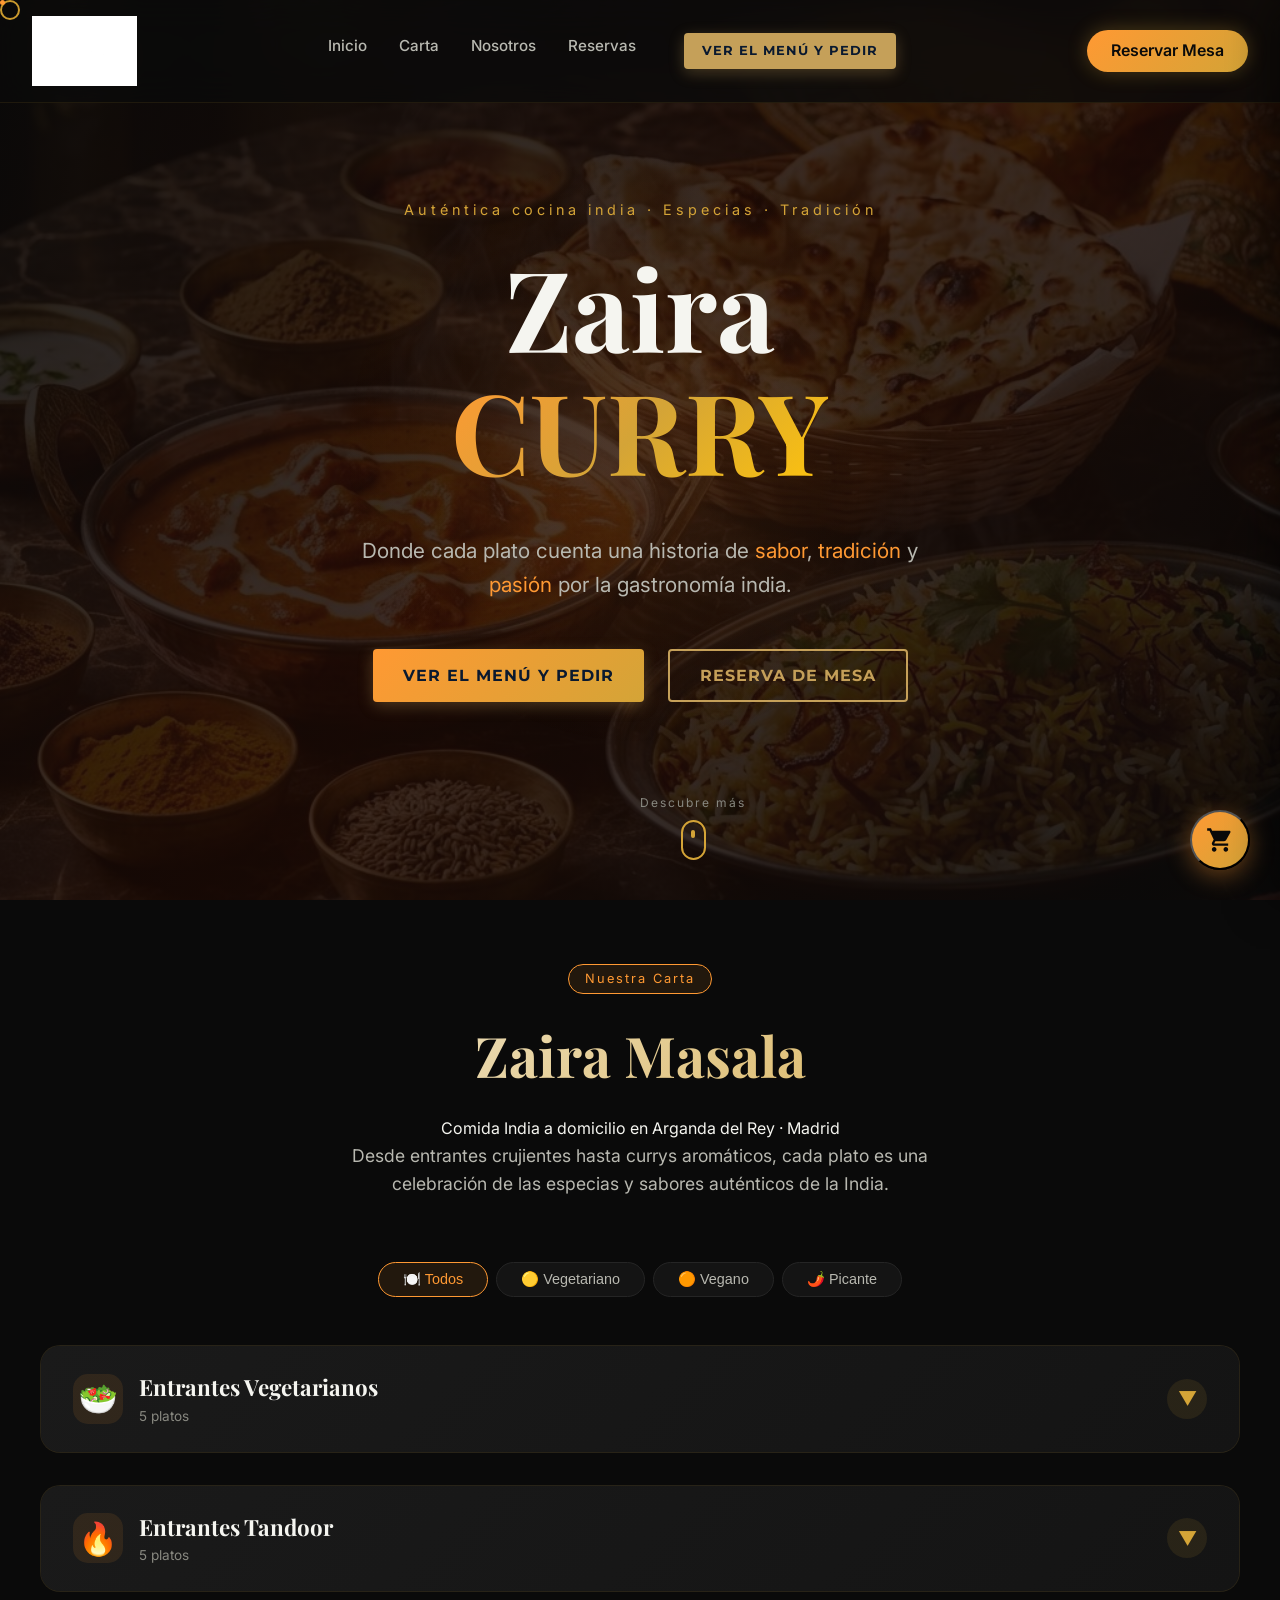
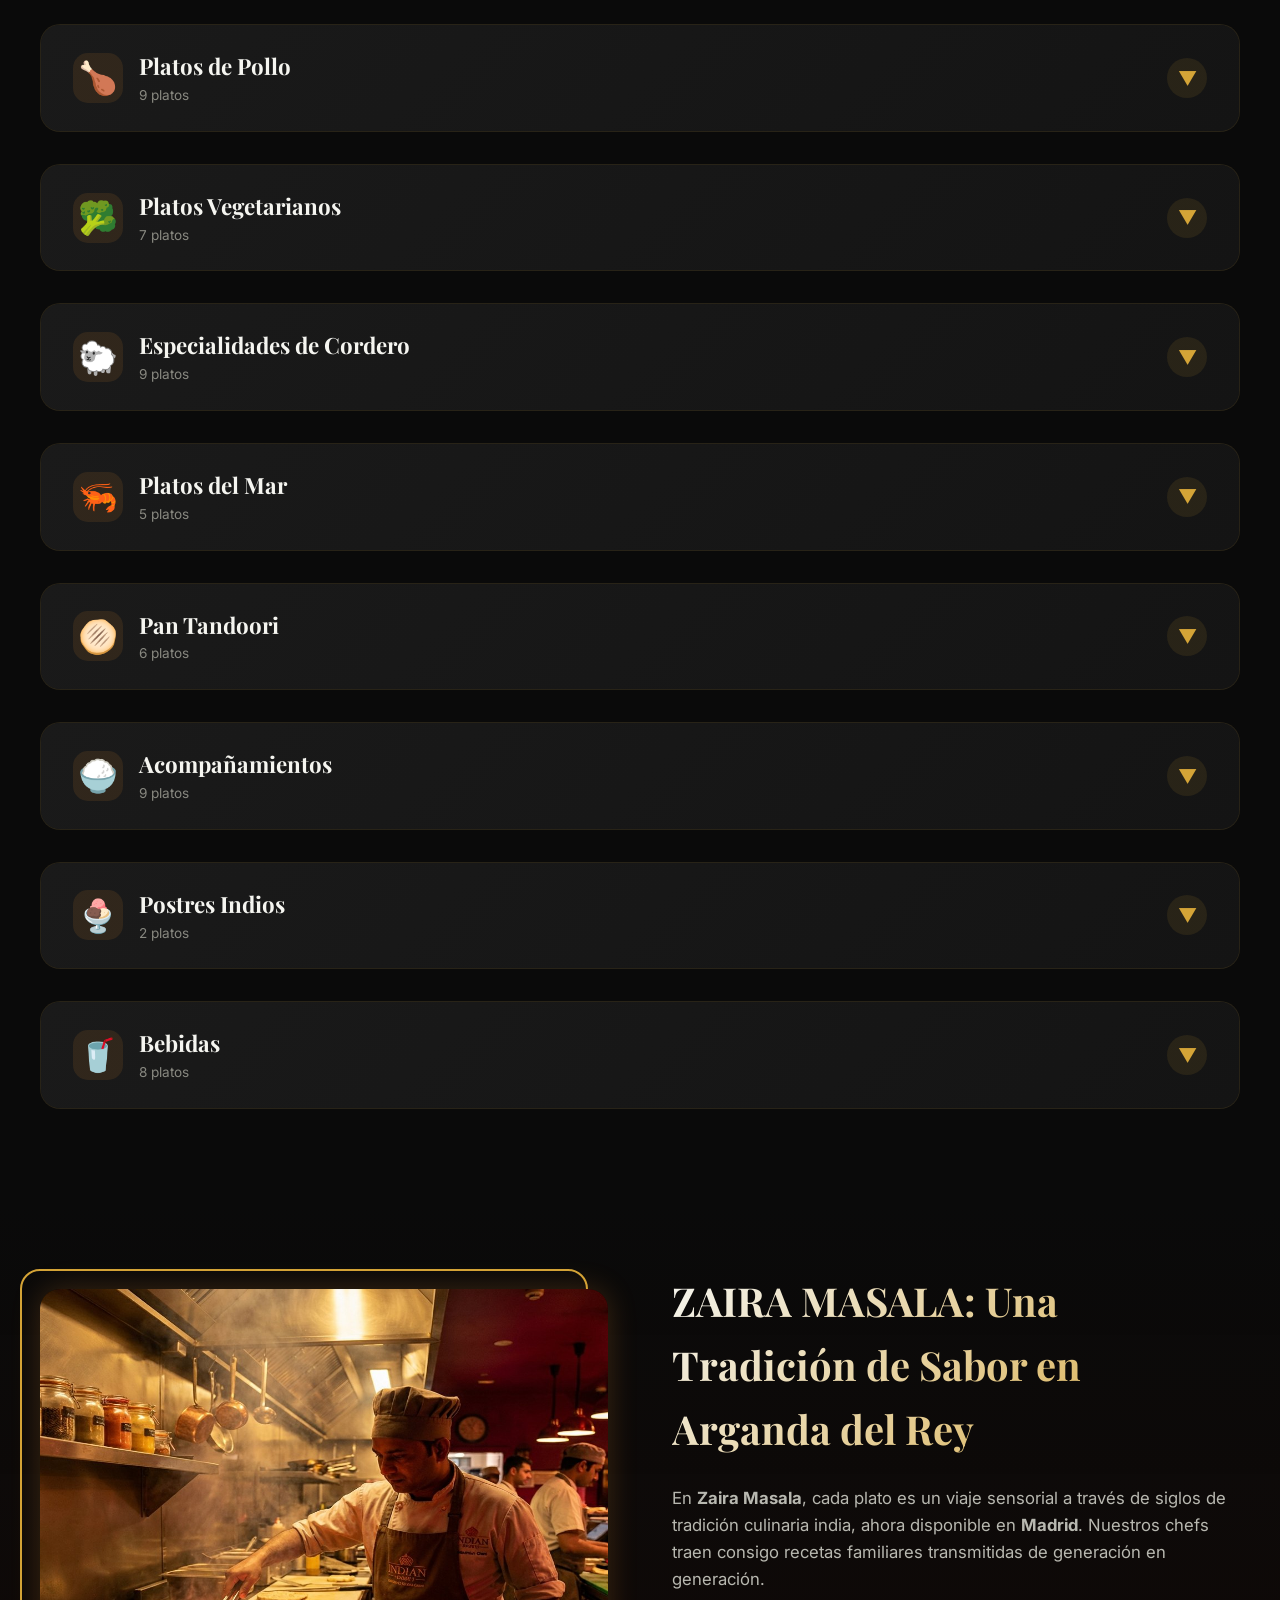
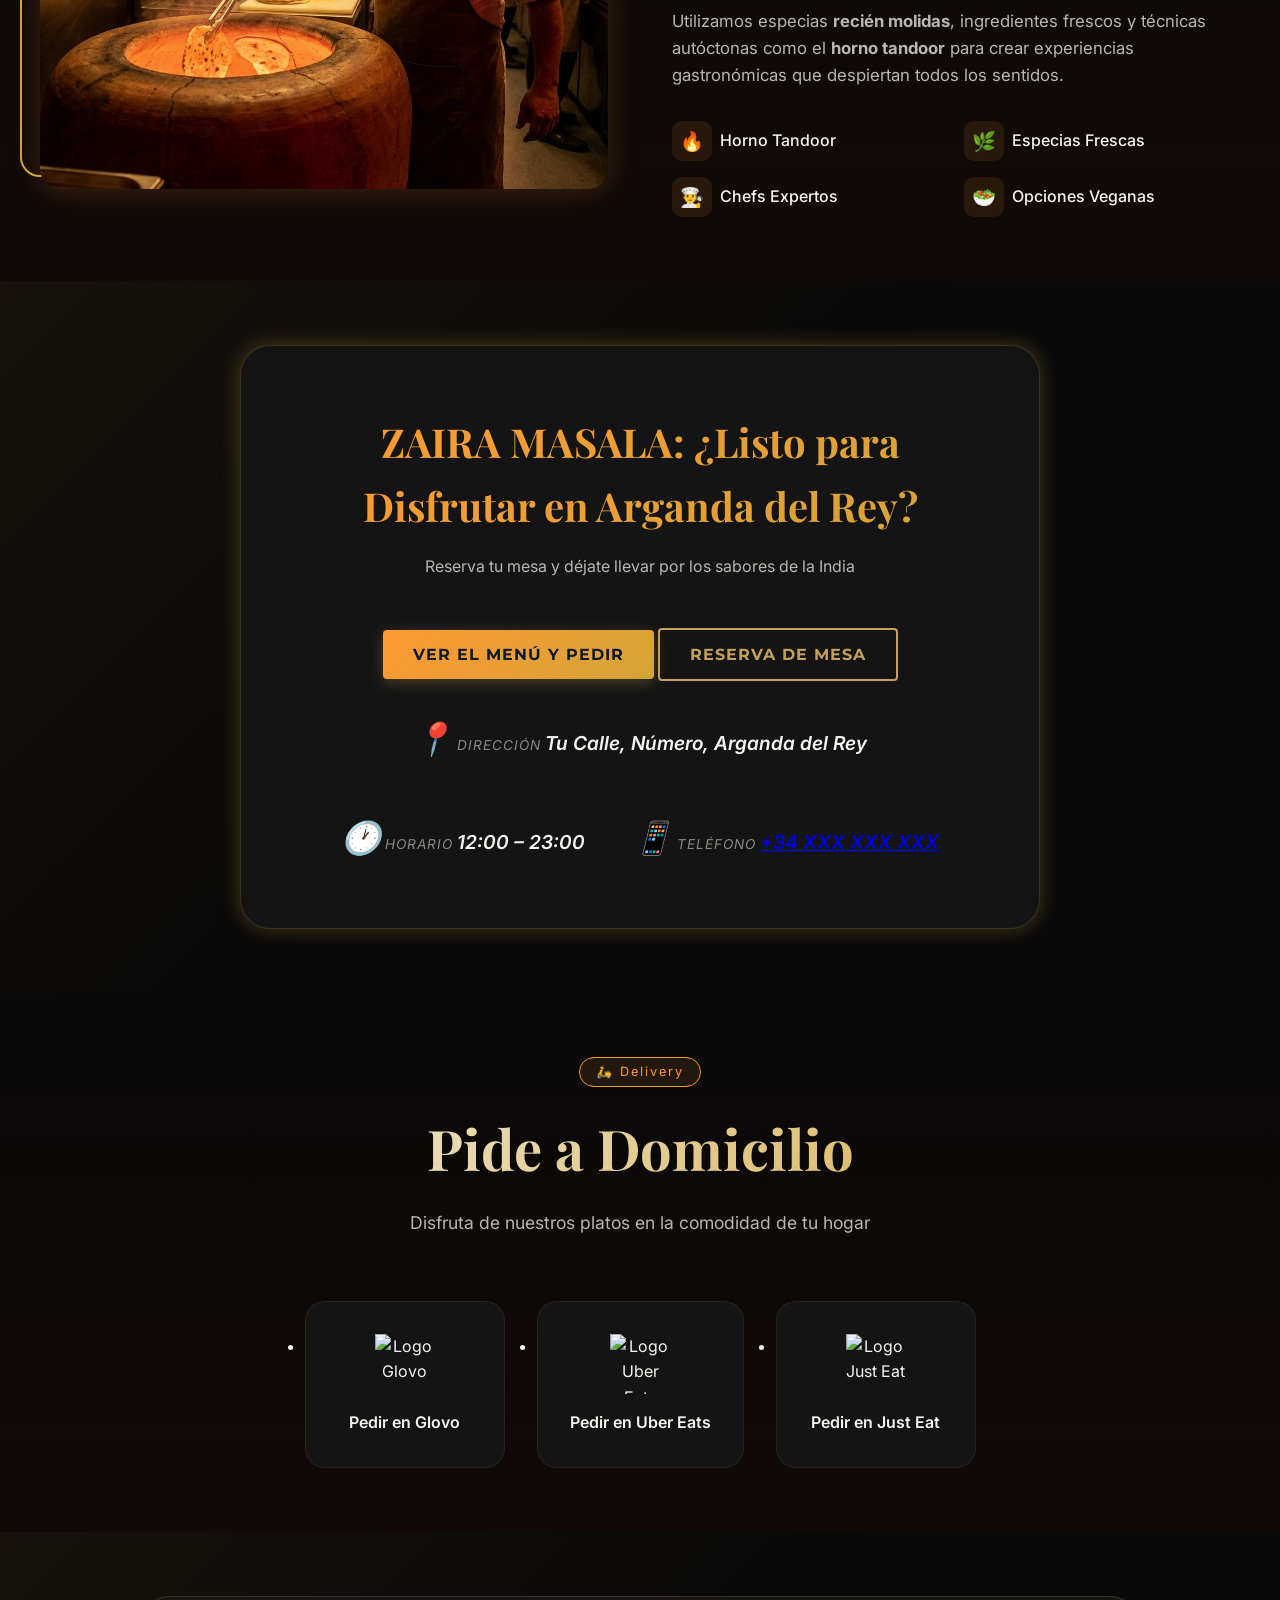
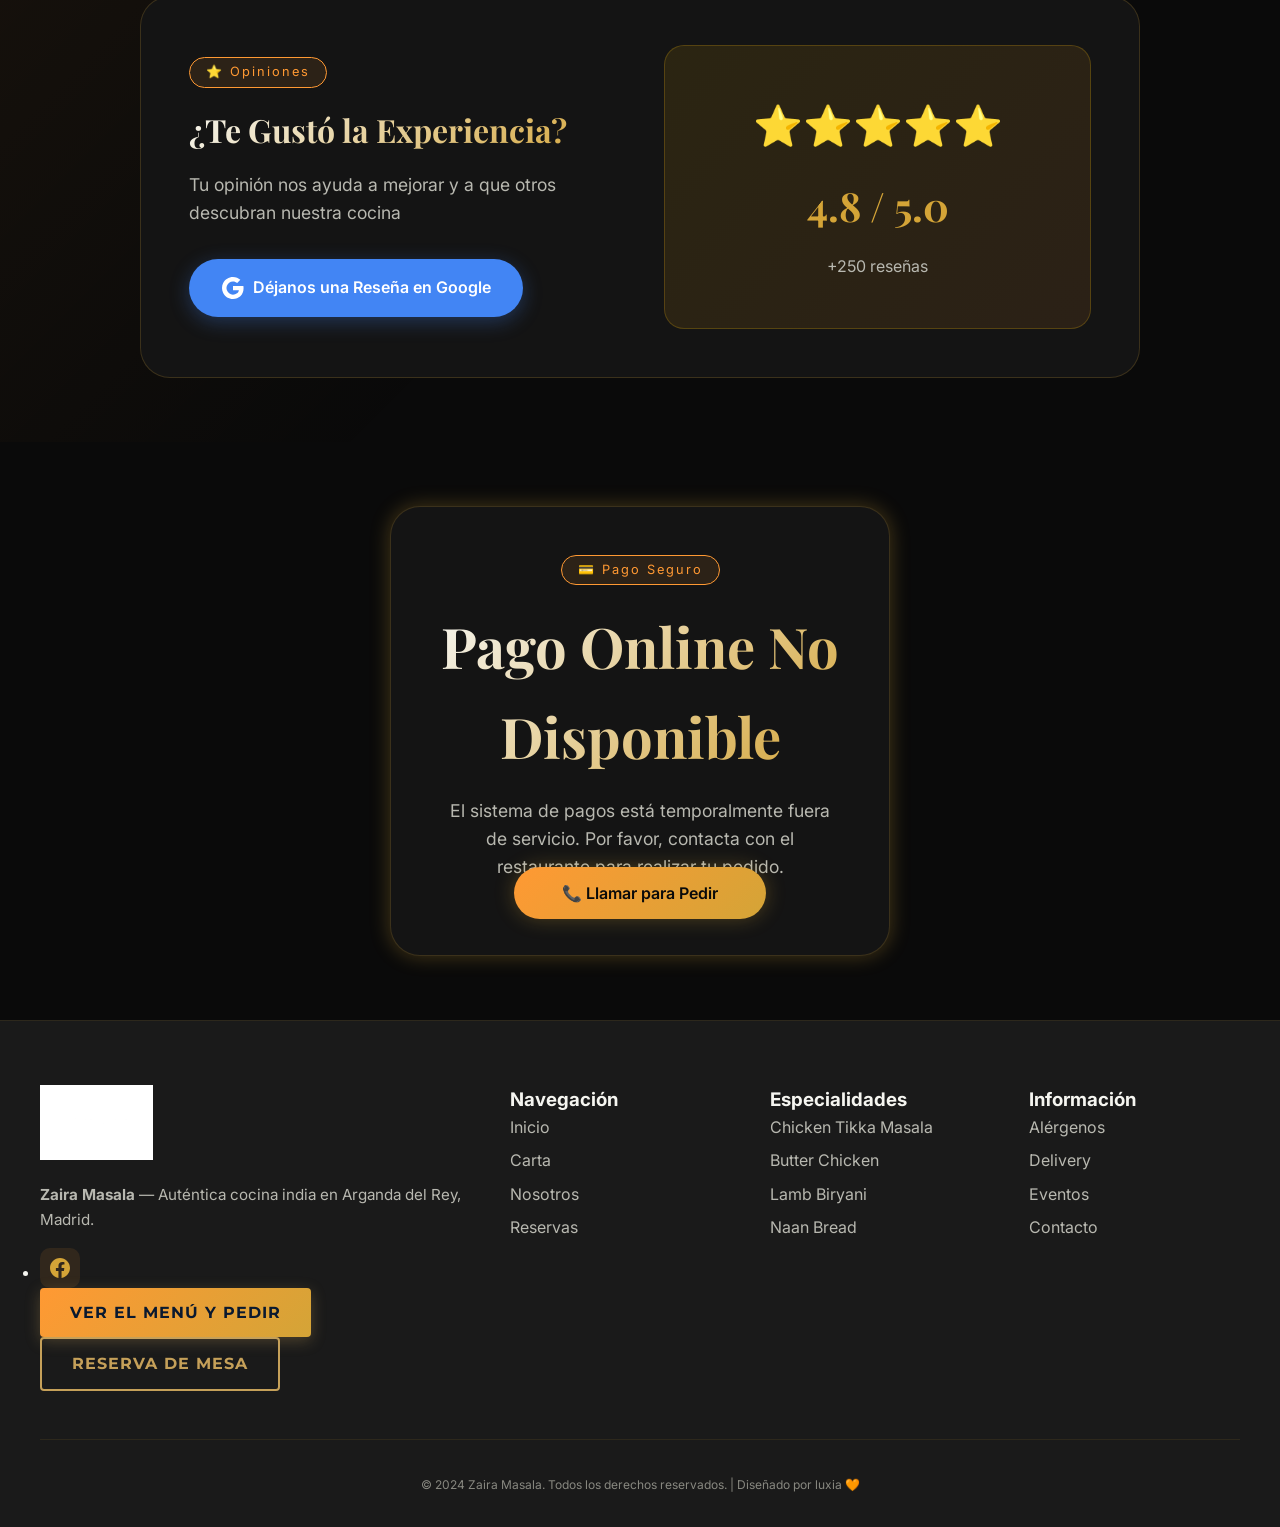
==== commit 0add51d9: "Final critical fixes: CSS versioning, logo blend-mode, and background path fix" ====
--- a/index.html
+++ b/index.html
@@ -75,8 +75,8 @@
   <link href="https://fonts.googleapis.com/css2?family=Inter:wght@400;500;600;700&family=Playfair+Display:wght@400;500;600;700&family=Montserrat:wght@400;700&display=swap" rel="stylesheet">
 
   <!-- ===== ESTILOS ===== -->
-  <link rel="stylesheet" href="css/styles.css">
-  <link rel="stylesheet" href="css/additional.css">
+  <link rel="stylesheet" href="css/styles.css?v=2.1">
+  <link rel="stylesheet" href="css/additional.css?v=2.1">
 
   <!-- ===== AOS — Animate On Scroll ===== -->
   <link href="https://unpkg.com/aos@2.3.1/dist/aos.css" rel="stylesheet">
--- a/css/styles.css
+++ b/css/styles.css
@@ -123,7 +123,7 @@
     z-index: -1;
     background:
         linear-gradient(135deg, rgba(10, 10, 10, 0.9) 0%, rgba(26, 10, 5, 0.85) 50%, rgba(10, 10, 10, 0.9) 100%),
-        url('images/hero-bg.png');
+        url('../images/hero-bg.png');
     background-size: cover;
     background-position: center;
     background-attachment: fixed;
@@ -138,6 +138,7 @@
     z-index: 1000;
     padding: var(--space-md) var(--space-xl);
     background: rgba(10, 10, 10, 0.8);
+    -webkit-backdrop-filter: blur(20px);
     backdrop-filter: blur(20px);
     border-bottom: 1px solid rgba(212, 164, 55, 0.1);
     transition: var(--transition-normal);
@@ -232,7 +233,9 @@
     flex-direction: column;
     gap: 5px;
     cursor: pointer;
-    padding: 5px;
+    padding: 10px; /* Incrementado para mejor toque en móviles/iPads */
+    border: 1px solid rgba(212, 164, 55, 0.2);
+    border-radius: 5px;
 }
 
 .nav-toggle span {
@@ -961,33 +964,8 @@
 
 /* ===== RESPONSIVE ===== */
 
-/* Tablet Grande / Laptop pequeño */
+/* Tablet Grande / iPad / Laptop pequeño — ACTIVAMOS MENÚ MÓVIL AQUÍ */
 @media (max-width: 1024px) {
-    .about-container {
-        grid-template-columns: 1fr;
-        text-align: center;
-    }
-
-    .about-image {
-        max-width: 500px;
-        margin: 0 auto;
-    }
-
-    .about-features {
-        justify-content: center;
-    }
-
-    .footer-container {
-        grid-template-columns: 1fr 1fr;
-    }
-
-    .navbar {
-        padding: var(--space-md) var(--space-lg);
-    }
-}
-
-/* Tablet / Móvil horizontal */
-@media (max-width: 768px) {
     html {
         font-size: 15px;
     }
@@ -1002,31 +980,88 @@
         flex-direction: column;
         padding: var(--space-xl);
         gap: var(--space-md);
+        border-bottom: 2px solid var(--gold);
+        text-align: center;
+        max-height: 80vh;
+        overflow-y: auto;
     }
 
     .nav-links.active {
         display: flex;
     }
 
+    .nav-container {
+        display: flex;
+        justify-content: center; /* Centramos el logo */
+        width: 100%;
+        position: relative;
+    }
+
     .nav-toggle {
         display: flex;
+        position: absolute;
+        right: 0;
+        top: 50%;
+        transform: translateY(-50%);
+    }
+
+    .nav-logo {
+        margin: 0 auto;
     }
 
     .nav-cta {
-        display: none;
-    }
-
+        display: none; /* Se oculta para dar espacio al logo y burger */
+    }
+
+    .nav-gloriafood-item {
+        margin-left: 0;
+        margin-top: var(--space-md);
+    }
+
+    .about-container {
+        grid-template-columns: 1fr;
+        text-align: center;
+    }
+
+    .about-image {
+        max-width: 450px;
+        margin: 0 auto;
+    }
+
+    .about-features {
+        justify-content: center;
+    }
+
+    .footer-container {
+        grid-template-columns: 1fr 1fr;
+    }
+
+    .navbar {
+        padding: var(--space-md) var(--space-lg);
+    }
+
+    .hero-title {
+        font-size: clamp(2.5rem, 8vw, 5rem);
+    }
+}
+
+/* Tablet pequeña / Móvil horizontal */
+@media (max-width: 768px) {
     .hero-cta-group {
         flex-direction: column;
         align-items: center;
+        gap: var(--space-md);
     }
 
     .hero {
         padding: var(--space-2xl) var(--space-lg);
+        min-height: initial;
+        padding-top: 150px; /* Espacio para el navbar fijo en móvil */
     }
 
     .hero-tagline {
         font-size: 1.1rem;
+        padding: 0 var(--space-md);
     }
 
     .menu-items-grid {
@@ -1081,7 +1116,7 @@
     }
 
     .hero-title {
-        font-size: 2.5rem;
+        font-size: 2.8rem;
     }
 
     .hero-subtitle {
@@ -1119,12 +1154,15 @@
     }
 
     .menu-filters {
-        gap: var(--space-xs);
+        gap: var(--space-sm);
+        justify-content: center;
+        padding: 0 var(--space-md);
     }
 
     .filter-btn {
-        padding: var(--space-xs) var(--space-md);
-        font-size: 0.8rem;
+        padding: 8px 15px;
+        font-size: 0.85rem;
+        flex: 0 1 auto; /* Permite que se ajusten sin forzar 100% */
     }
 
     .scroll-indicator {
--- a/css/additional.css
+++ b/css/additional.css
@@ -5,16 +5,21 @@
 
 /* ===== LOGO EN NAVBAR ===== */
 .nav-logo-img {
-    height: 90px;
+    height: 70px; /* Reducido para mejor equilibrio */
     width: auto;
-    /* Invertir colores: logo negro → blanco para fondo oscuro */
-    filter: brightness(0) invert(1);
+    filter: invert(1); 
+    mix-blend-mode: screen; /* Clave para ocultar fondos blancos en logos */
     transition: var(--transition-normal);
+}
+@media (max-width: 768px) {
+    .nav-logo-img {
+        height: 55px; /* Más compacto en móviles */
+    }
 }
 
 .nav-logo:hover .nav-logo-img {
     transform: scale(1.05);
-    filter: brightness(0) invert(1) drop-shadow(0 0 10px rgba(255, 153, 51, 0.5));
+    filter: invert(1) drop-shadow(0 0 10px rgba(255, 153, 51, 0.5));
 }
 
 /* ===== LOGO EN FOOTER ===== */
@@ -22,7 +27,7 @@
     height: 75px;
     width: auto;
     /* Logo blanco para fondo oscuro */
-    filter: brightness(0) invert(1);
+    filter: invert(1);
     margin-bottom: var(--space-md);
 }
 
@@ -556,11 +561,12 @@
 
 /* ===== RESPONSIVE ADICIONAL ===== */
 
-/* Tablet (iPad y similares) */
+    /* Tablet (iPad y similares) */
 @media (max-width: 1024px) {
     .reviews-container {
         grid-template-columns: 1fr;
         gap: var(--space-xl);
+        padding: var(--space-xl);
     }
 
     .reviews-content {
@@ -570,10 +576,13 @@
     .reviews-content .section-title,
     .reviews-content .section-description {
         text-align: center;
+        margin-left: auto;
+        margin-right: auto;
     }
 
     .cart-modal {
-        width: 350px;
+        width: 100%;
+        max-width: 400px;
     }
 }
 
@@ -644,6 +653,7 @@
     .reviews-container {
         padding: var(--space-lg);
         border-radius: 20px;
+        margin: 0 var(--space-md);
     }
 
     .star-rating {
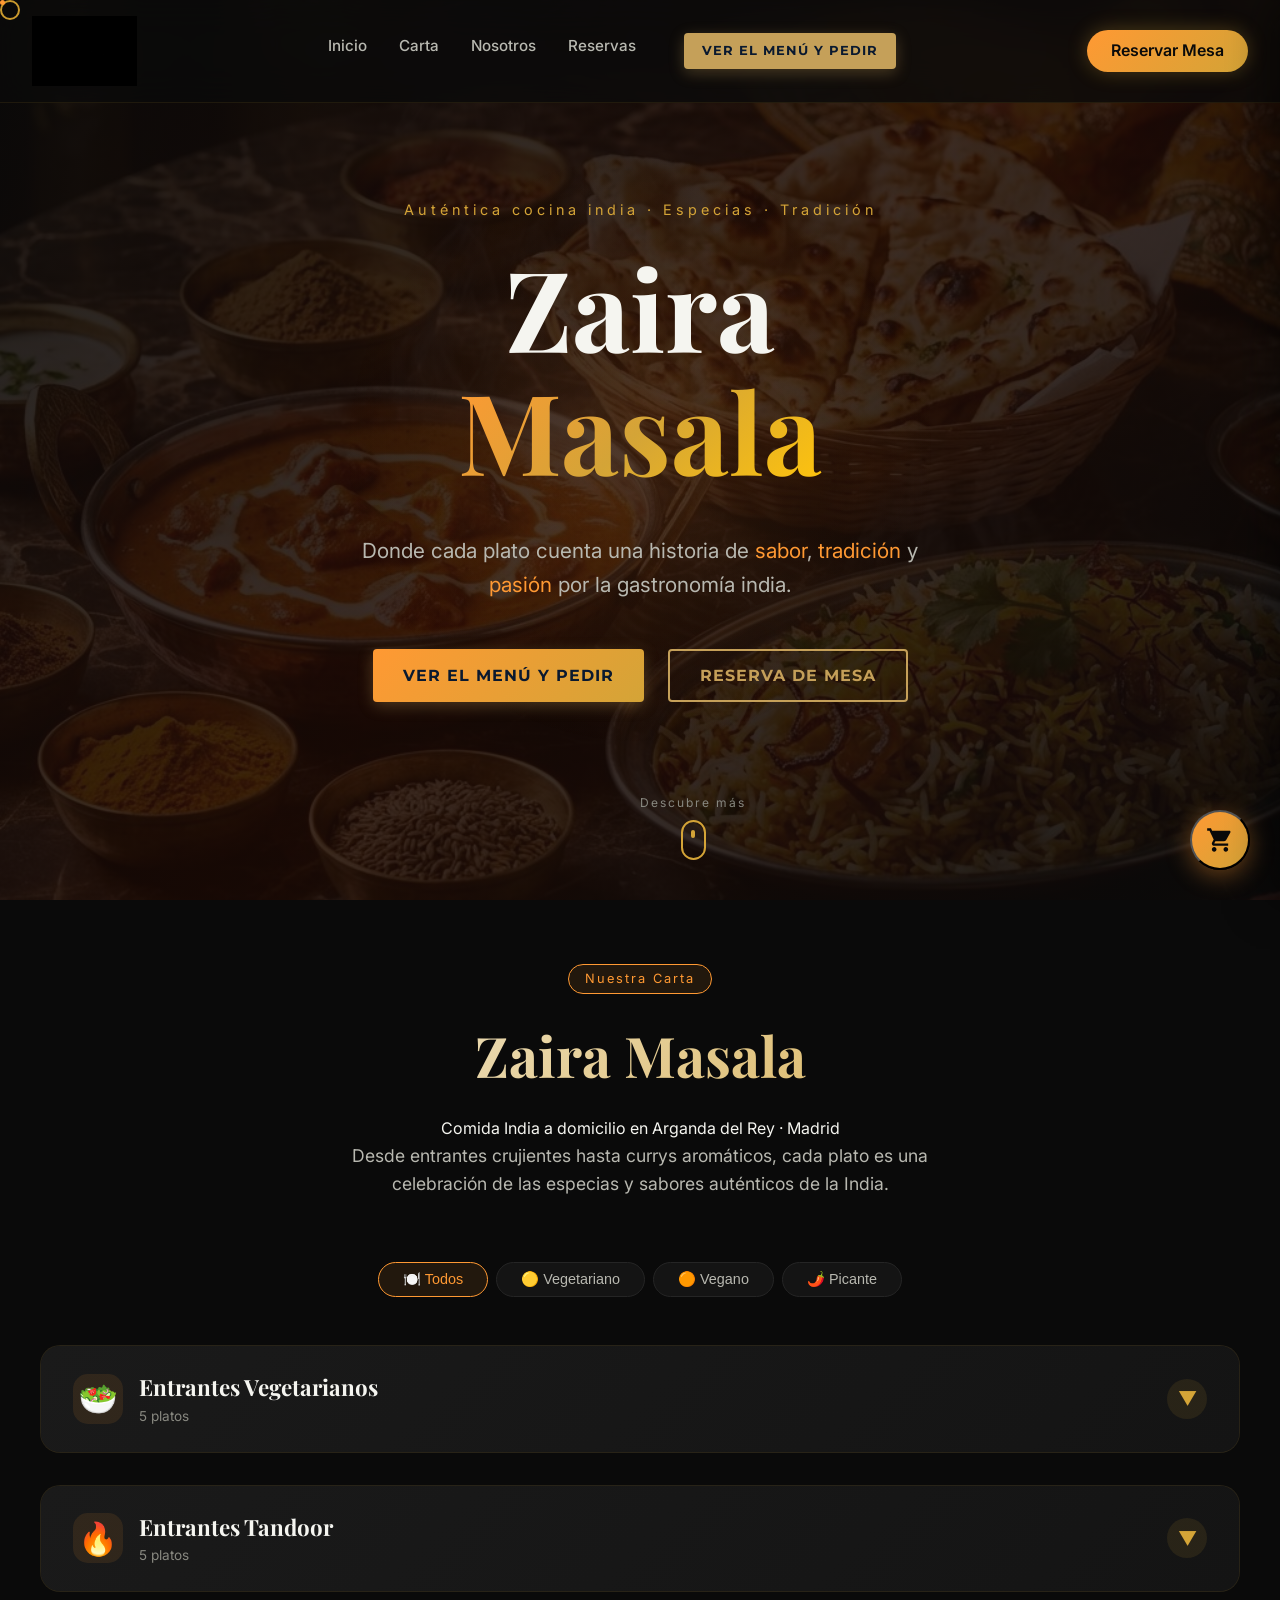
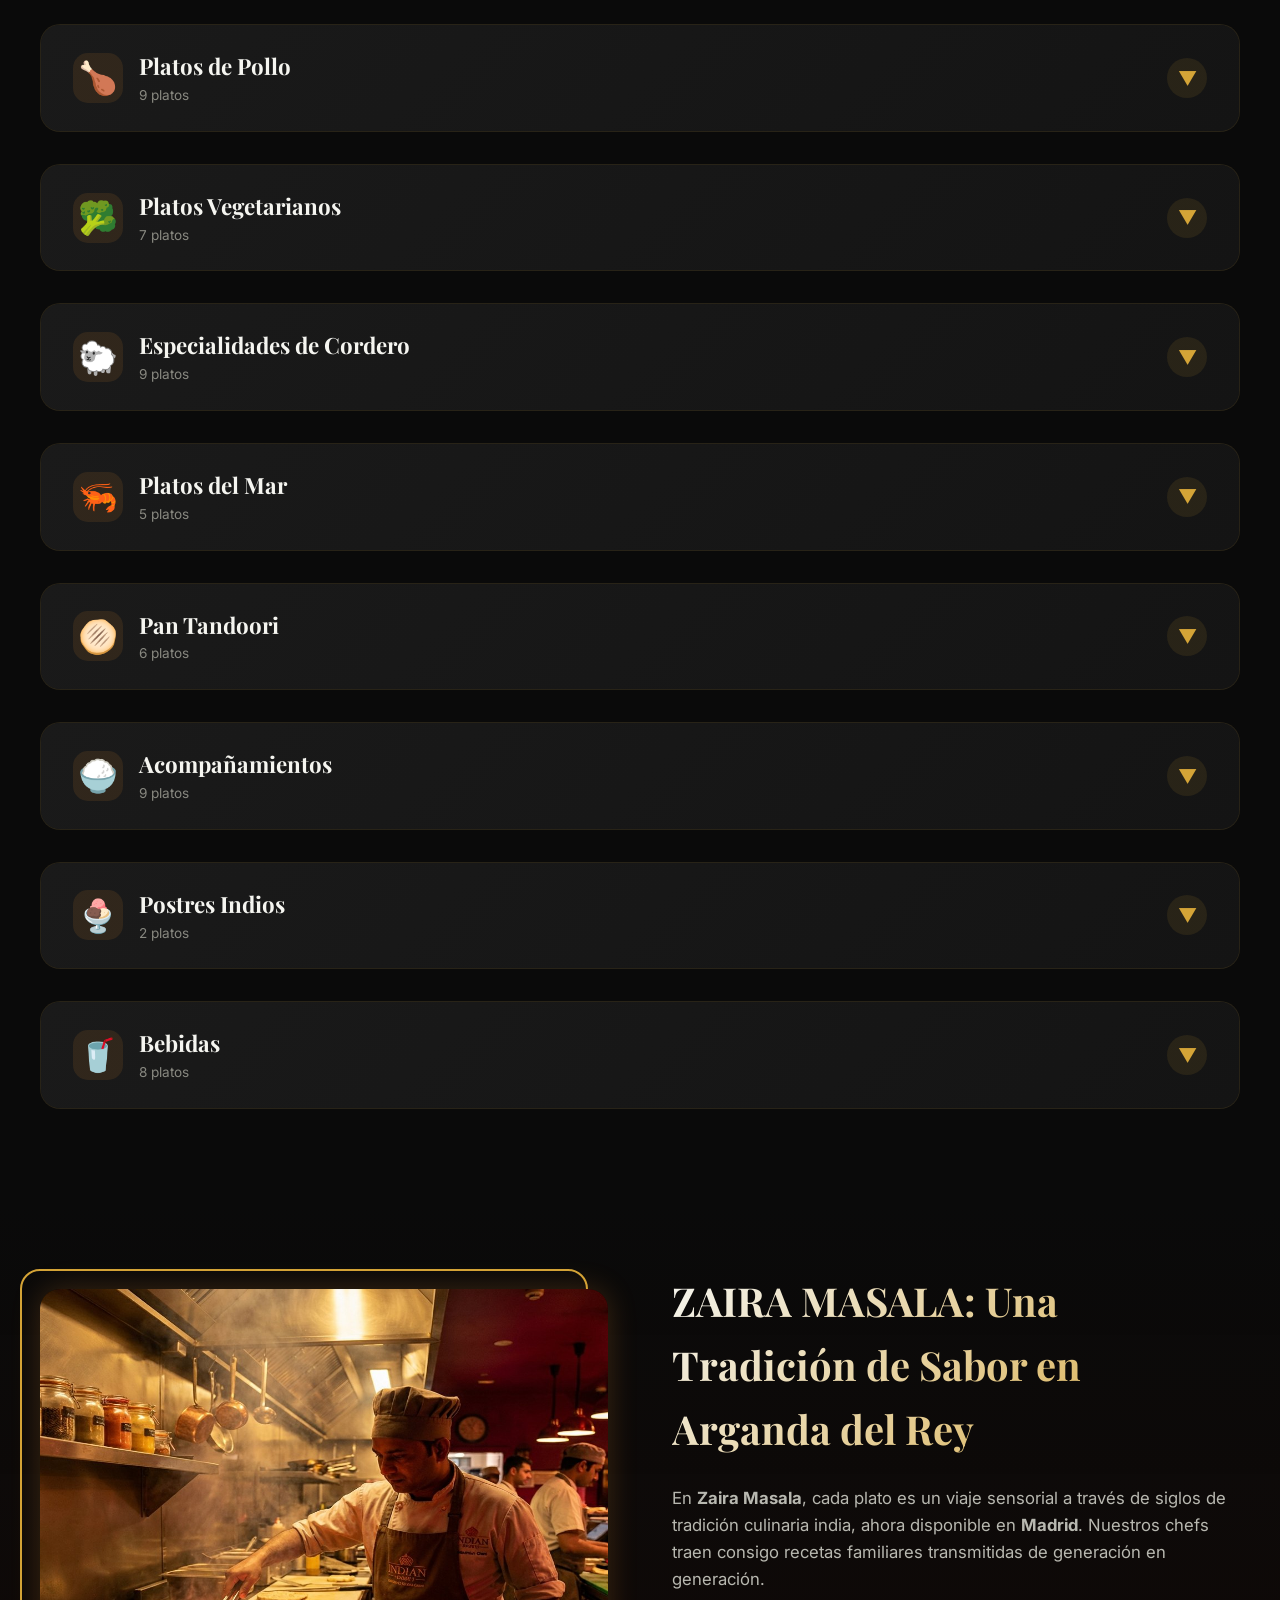
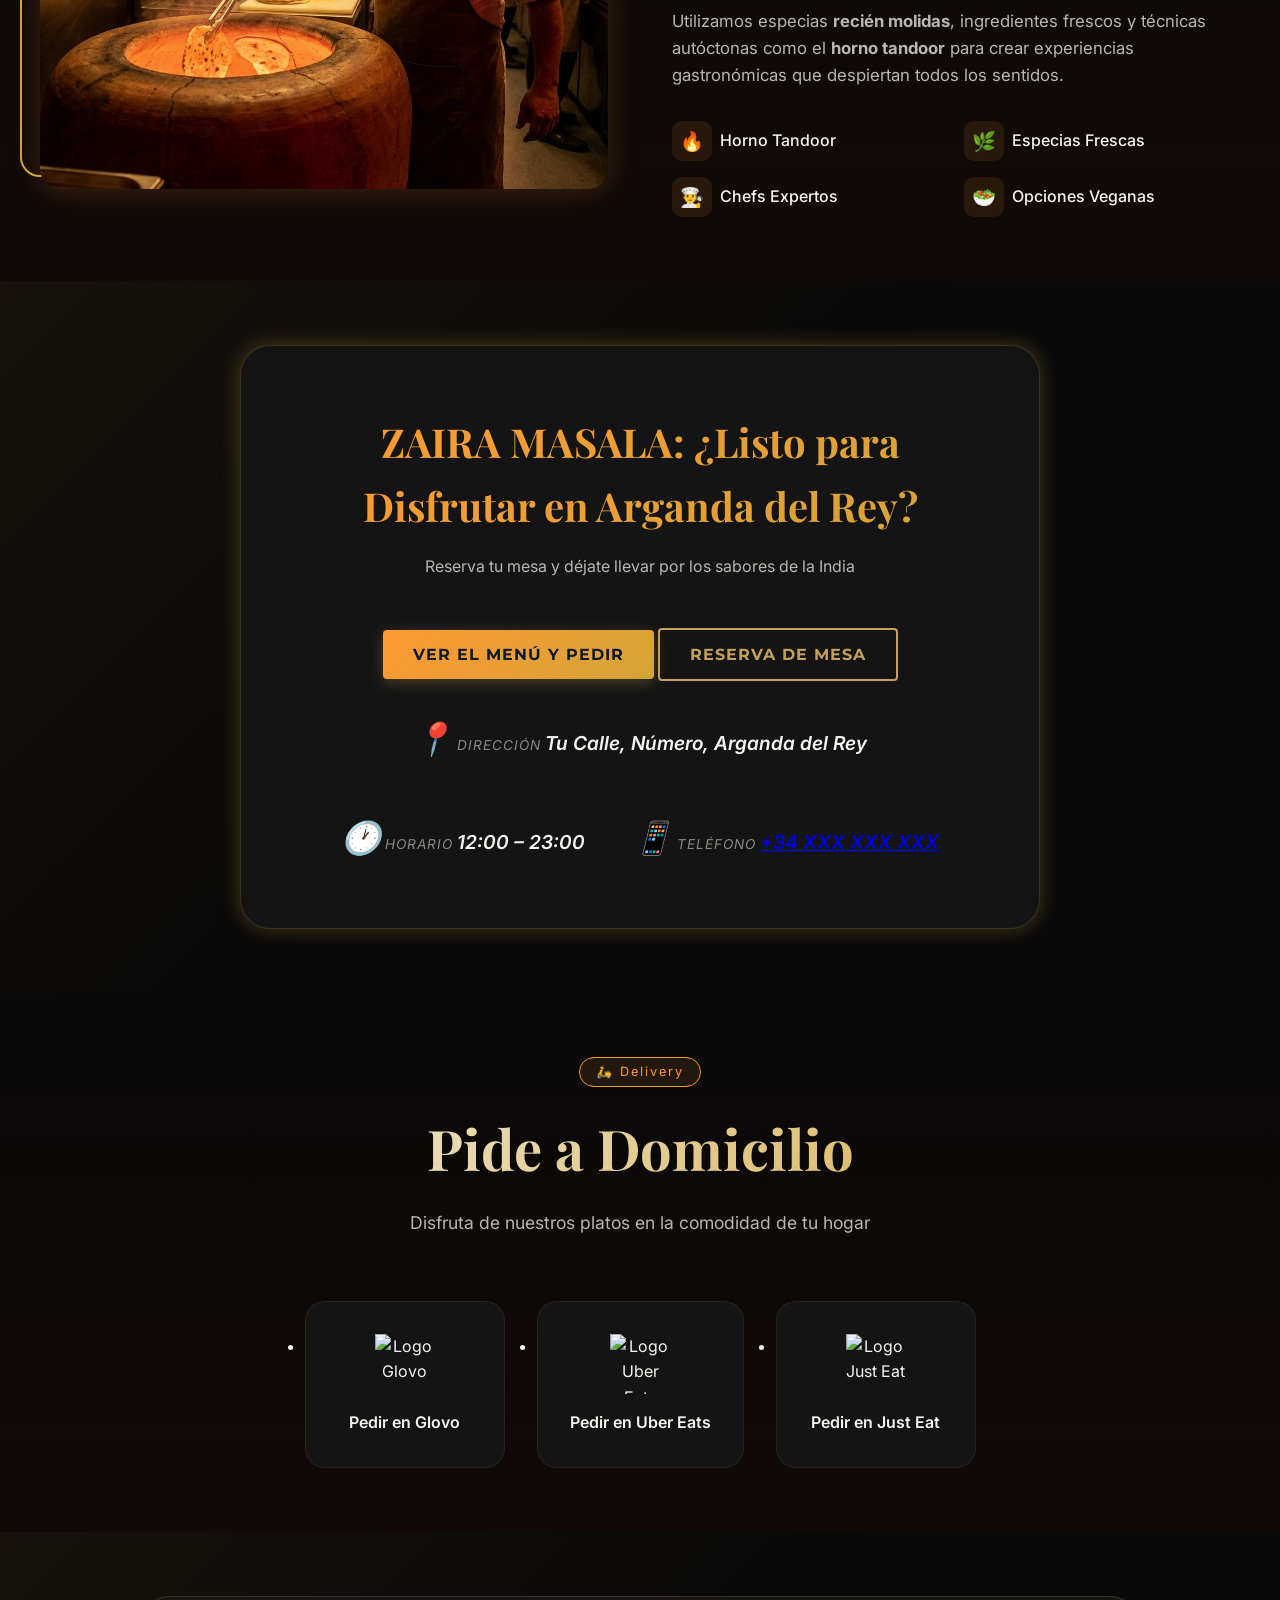
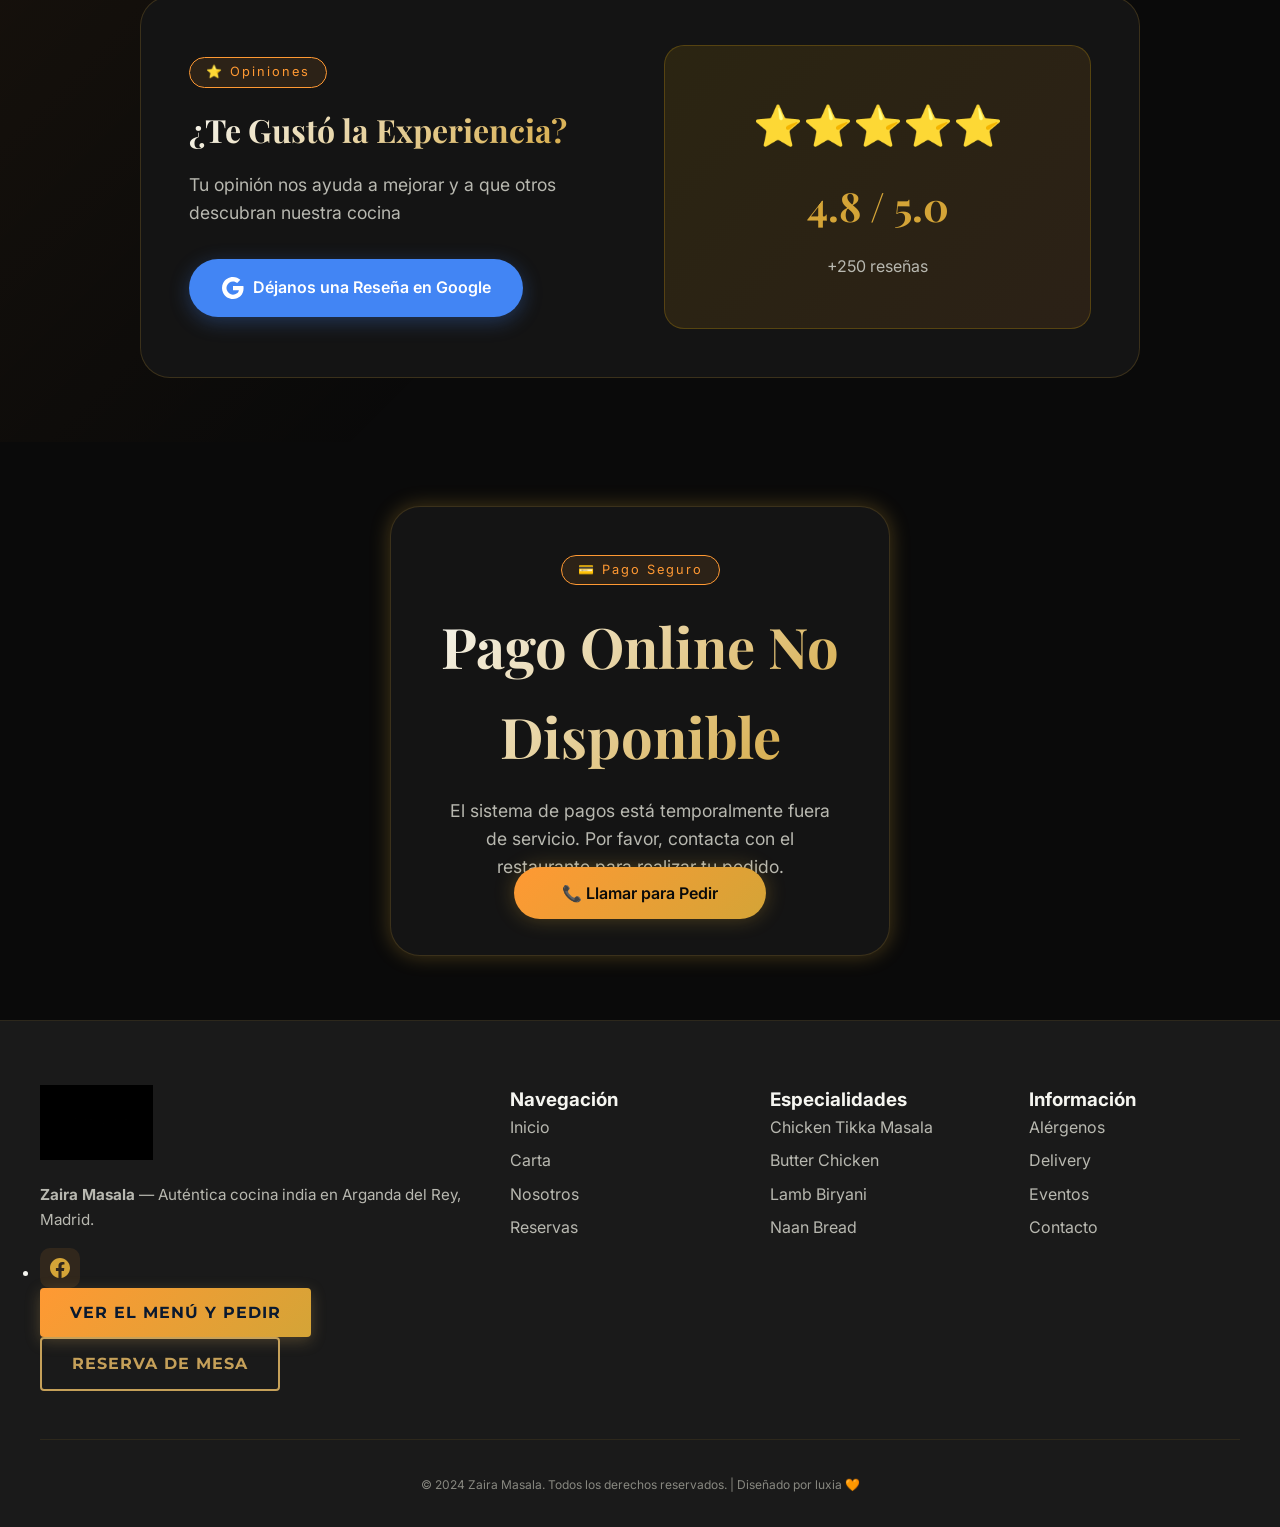
==== commit cd3b54ae: "Definitive fix for navbar centering and logo visibility v2.2" ====
--- a/index.html
+++ b/index.html
@@ -75,8 +75,8 @@
   <link href="https://fonts.googleapis.com/css2?family=Inter:wght@400;500;600;700&family=Playfair+Display:wght@400;500;600;700&family=Montserrat:wght@400;700&display=swap" rel="stylesheet">
 
   <!-- ===== ESTILOS ===== -->
-  <link rel="stylesheet" href="css/styles.css?v=2.1">
-  <link rel="stylesheet" href="css/additional.css?v=2.1">
+  <link rel="stylesheet" href="css/styles.css?v=2.2">
+  <link rel="stylesheet" href="css/additional.css?v=2.2">
 
   <!-- ===== AOS — Animate On Scroll ===== -->
   <link href="https://unpkg.com/aos@2.3.1/dist/aos.css" rel="stylesheet">
--- a/css/styles.css
+++ b/css/styles.css
@@ -964,10 +964,33 @@
 
 /* ===== RESPONSIVE ===== */
 
-/* Tablet Grande / iPad / Laptop pequeño — ACTIVAMOS MENÚ MÓVIL AQUÍ */
-@media (max-width: 1024px) {
+/* Tablet Grande / iPad (incluye iPad Pro 1024px) / Laptop pequeño */
+@media (max-width: 1025px) {
     html {
         font-size: 15px;
+    }
+
+    .navbar {
+        height: 80px;
+    }
+
+    .nav-container {
+        display: flex;
+        justify-content: center;
+        align-items: center;
+        width: 100%;
+        height: 100%;
+        position: relative;
+    }
+
+    .nav-logo {
+        position: absolute;
+        left: 50%;
+        transform: translateX(-50%);
+        margin: 0 !important;
+        display: flex;
+        align-items: center;
+        z-index: 10;
     }
 
     .nav-links {
@@ -984,17 +1007,11 @@
         text-align: center;
         max-height: 80vh;
         overflow-y: auto;
+        box-shadow: 0 10px 30px rgba(0,0,0,0.5);
     }
 
     .nav-links.active {
         display: flex;
-    }
-
-    .nav-container {
-        display: flex;
-        justify-content: center; /* Centramos el logo */
-        width: 100%;
-        position: relative;
     }
 
     .nav-toggle {
@@ -1003,14 +1020,11 @@
         right: 0;
         top: 50%;
         transform: translateY(-50%);
-    }
-
-    .nav-logo {
-        margin: 0 auto;
+        z-index: 20;
     }
 
     .nav-cta {
-        display: none; /* Se oculta para dar espacio al logo y burger */
+        display: none; 
     }
 
     .nav-gloriafood-item {
--- a/css/additional.css
+++ b/css/additional.css
@@ -7,8 +7,6 @@
 .nav-logo-img {
     height: 70px; /* Reducido para mejor equilibrio */
     width: auto;
-    filter: invert(1); 
-    mix-blend-mode: screen; /* Clave para ocultar fondos blancos en logos */
     transition: var(--transition-normal);
 }
 @media (max-width: 768px) {
@@ -19,15 +17,12 @@
 
 .nav-logo:hover .nav-logo-img {
     transform: scale(1.05);
-    filter: invert(1) drop-shadow(0 0 10px rgba(255, 153, 51, 0.5));
 }
 
 /* ===== LOGO EN FOOTER ===== */
 .footer-logo {
     height: 75px;
     width: auto;
-    /* Logo blanco para fondo oscuro */
-    filter: invert(1);
     margin-bottom: var(--space-md);
 }
 
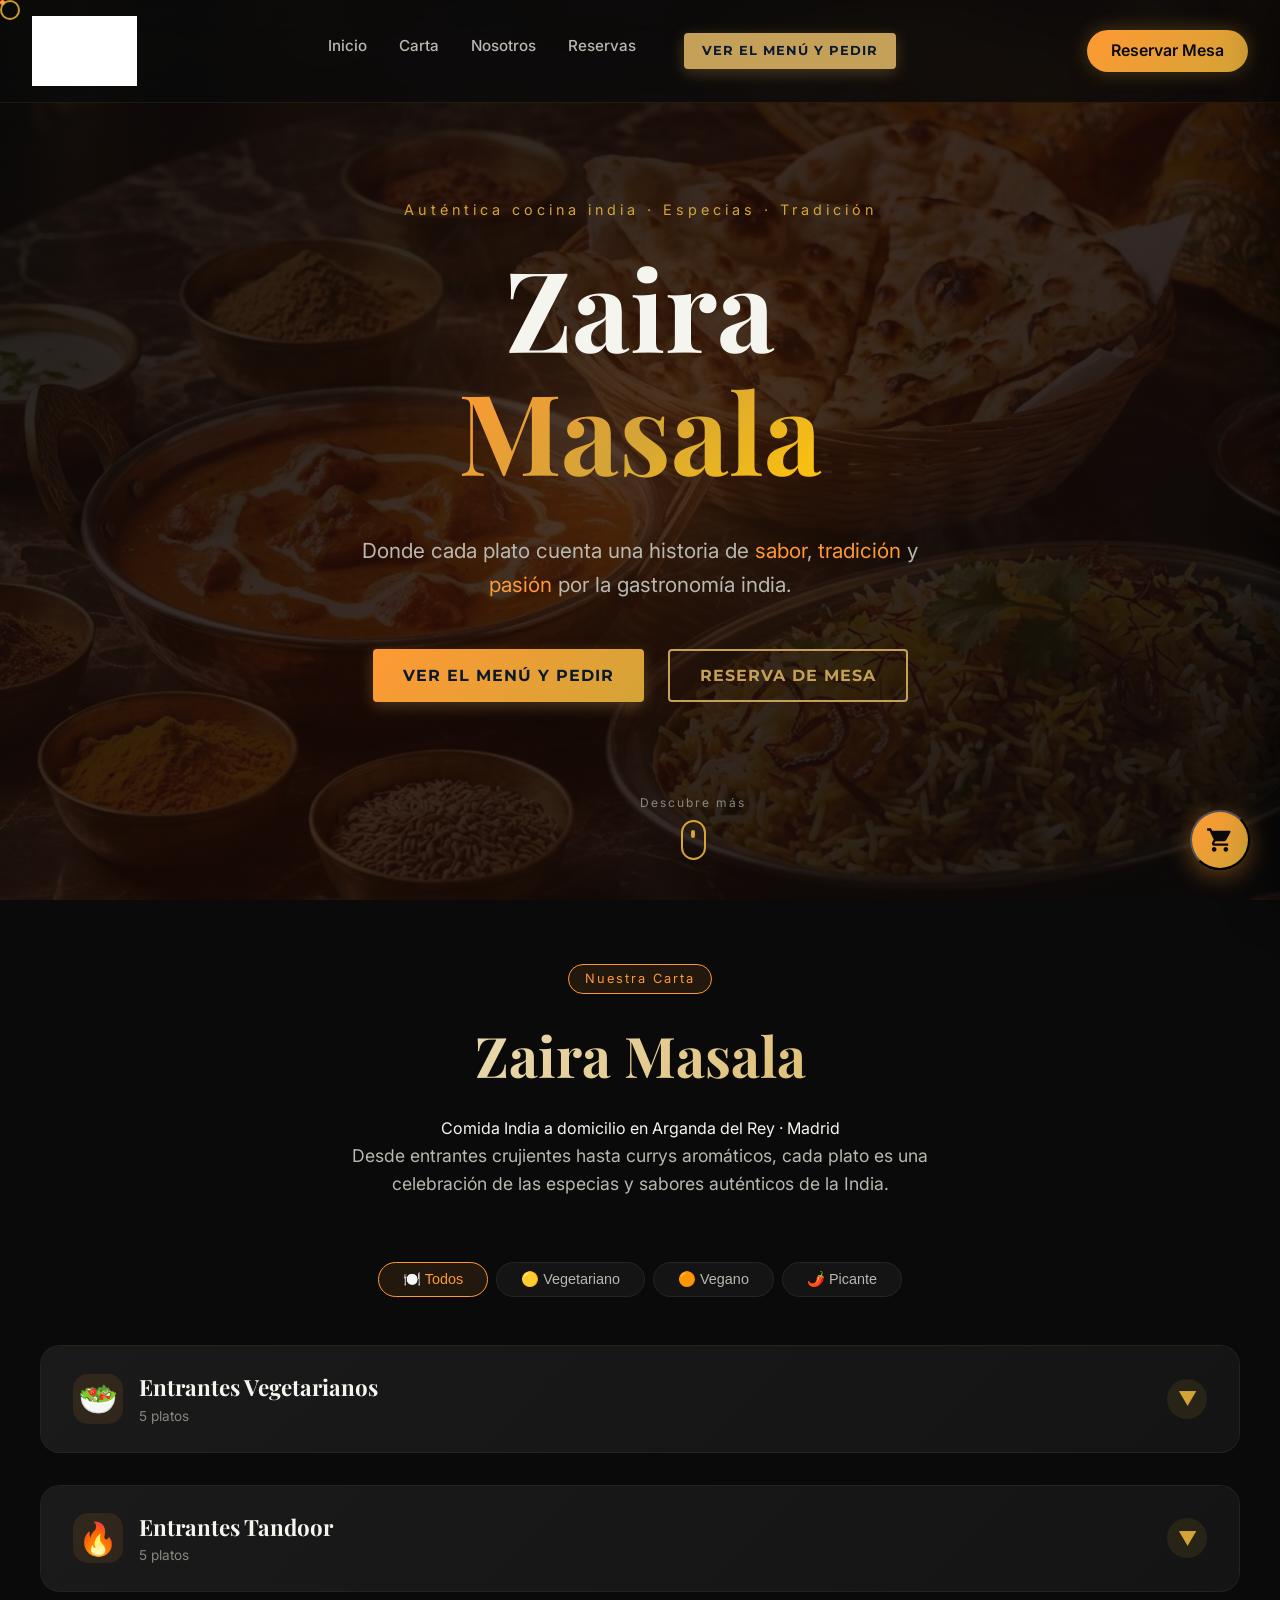
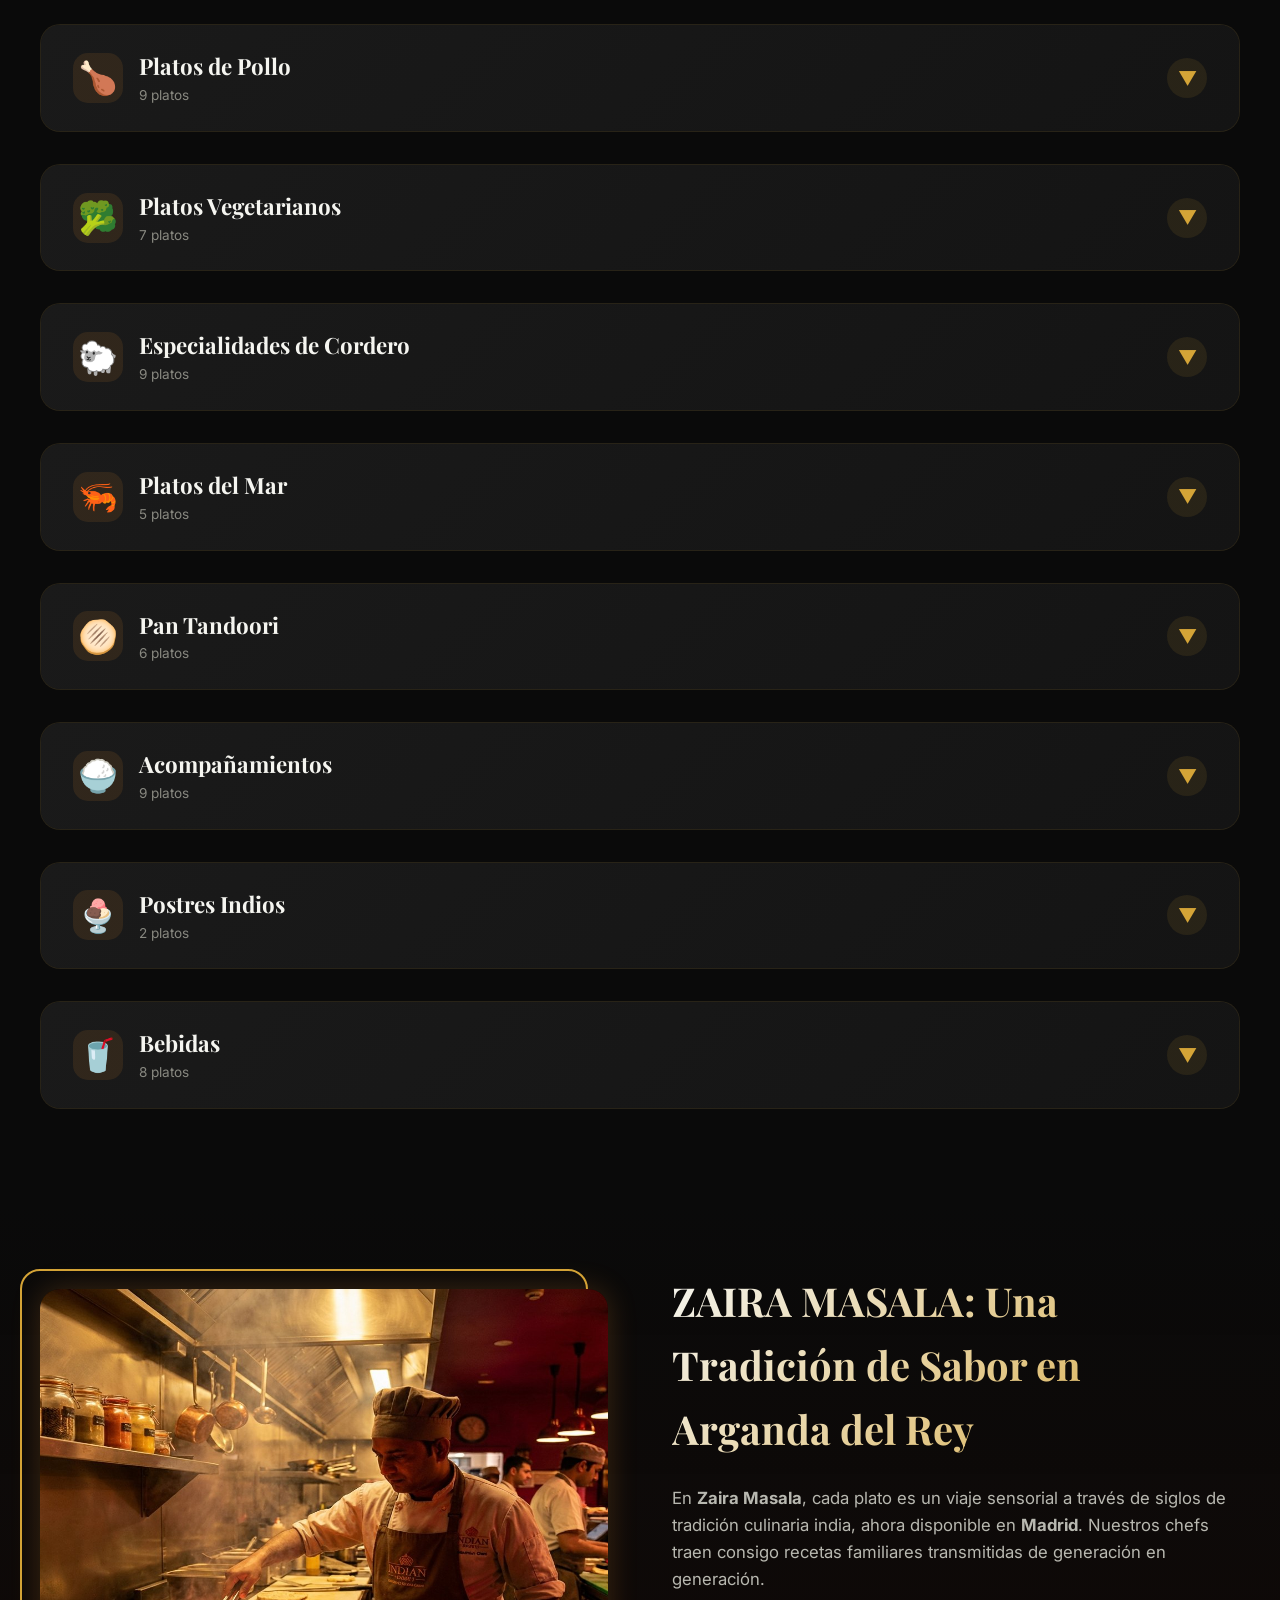
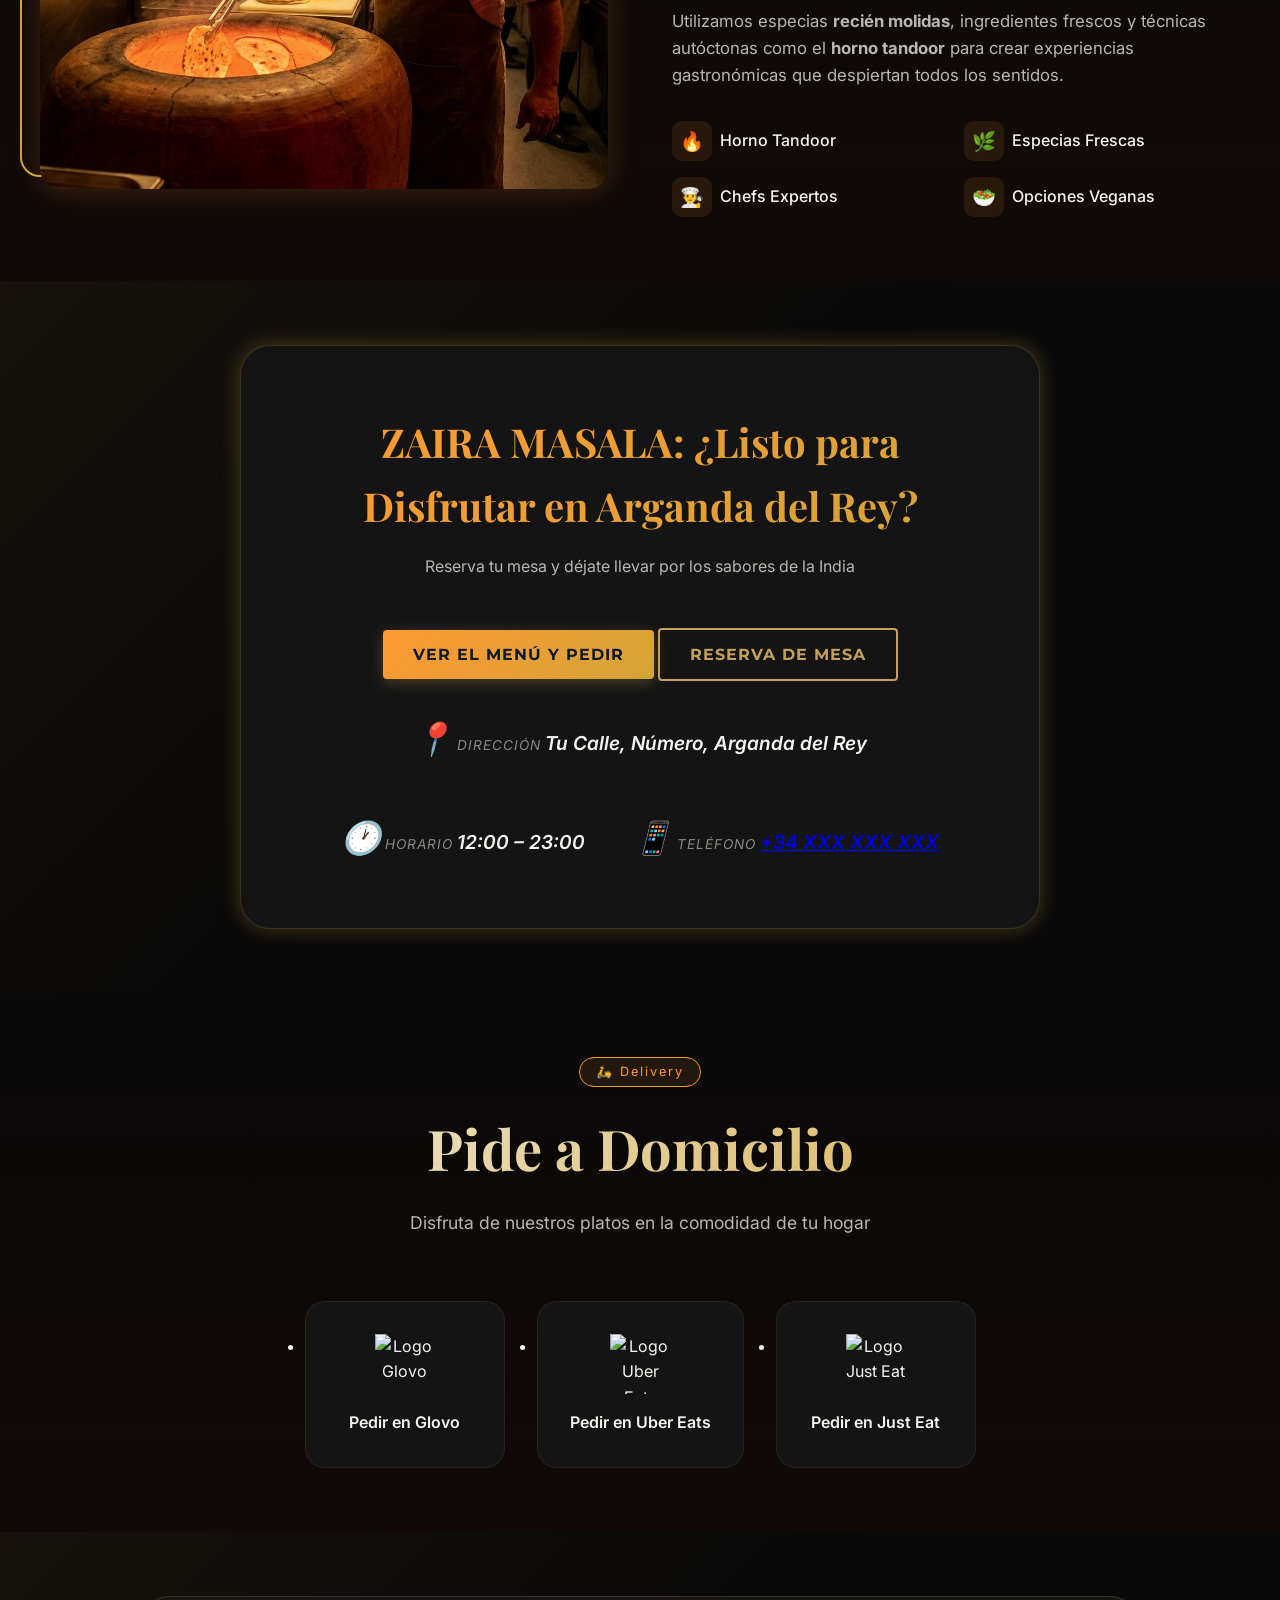
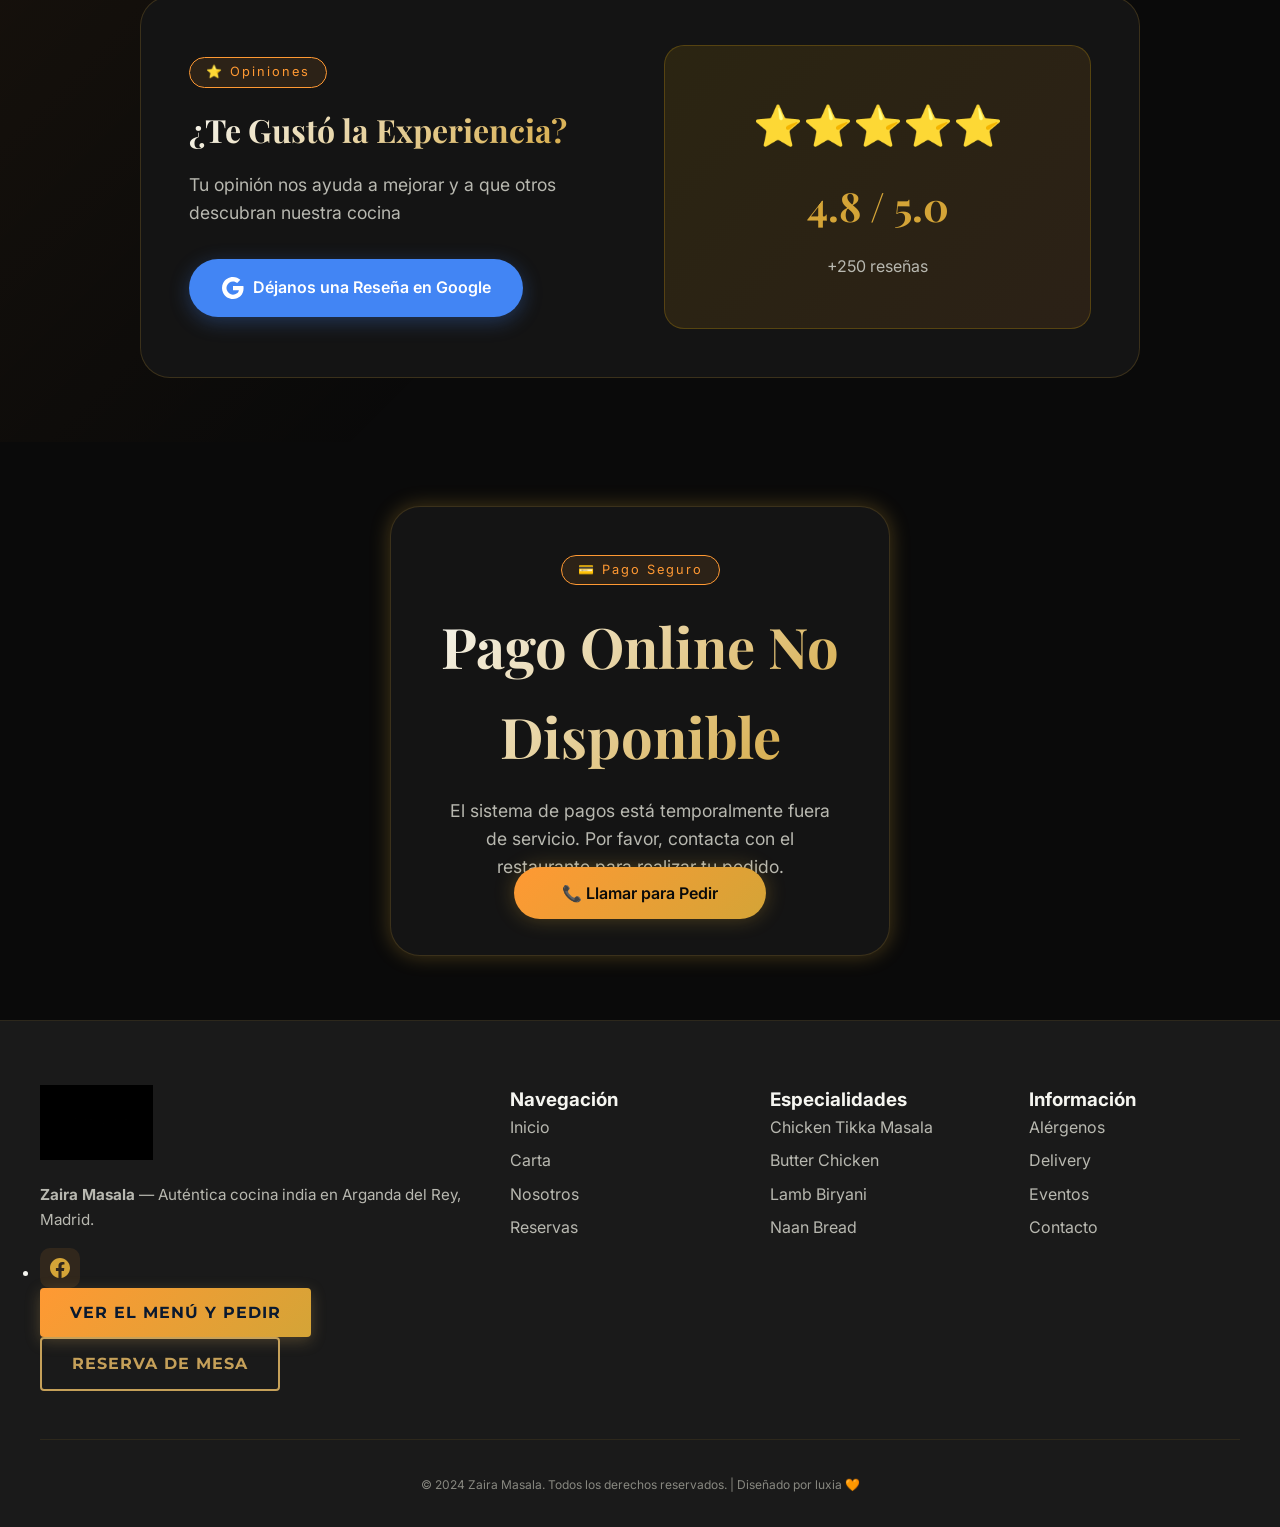
==== commit ed7fcd8f: "Correct mobile navbar centering and logo visibility v2.3" ====
--- a/index.html
+++ b/index.html
@@ -75,8 +75,8 @@
   <link href="https://fonts.googleapis.com/css2?family=Inter:wght@400;500;600;700&family=Playfair+Display:wght@400;500;600;700&family=Montserrat:wght@400;700&display=swap" rel="stylesheet">
 
   <!-- ===== ESTILOS ===== -->
-  <link rel="stylesheet" href="css/styles.css?v=2.2">
-  <link rel="stylesheet" href="css/additional.css?v=2.2">
+  <link rel="stylesheet" href="css/styles.css?v=2.3">
+  <link rel="stylesheet" href="css/additional.css?v=2.3">
 
   <!-- ===== AOS — Animate On Scroll ===== -->
   <link href="https://unpkg.com/aos@2.3.1/dist/aos.css" rel="stylesheet">
--- a/css/styles.css
+++ b/css/styles.css
@@ -972,11 +972,12 @@
 
     .navbar {
         height: 80px;
+        padding: 0 var(--space-lg);
     }
 
     .nav-container {
         display: flex;
-        justify-content: center;
+        justify-content: center; /* Centrado horizontal del logo */
         align-items: center;
         width: 100%;
         height: 100%;
@@ -984,10 +985,8 @@
     }
 
     .nav-logo {
-        position: absolute;
-        left: 50%;
-        transform: translateX(-50%);
         margin: 0 !important;
+        padding: 0;
         display: flex;
         align-items: center;
         z-index: 10;
@@ -996,7 +995,7 @@
     .nav-links {
         display: none;
         position: absolute;
-        top: 100%;
+        top: 80px; /* Misma altura que el navbar */
         left: 0;
         width: 100%;
         background: rgba(10, 10, 10, 0.98);
@@ -1017,7 +1016,7 @@
     .nav-toggle {
         display: flex;
         position: absolute;
-        right: 0;
+        right: 0; /* Pegado a la derecha del contenedor */
         top: 50%;
         transform: translateY(-50%);
         z-index: 20;
--- a/css/additional.css
+++ b/css/additional.css
@@ -5,8 +5,10 @@
 
 /* ===== LOGO EN NAVBAR ===== */
 .nav-logo-img {
-    height: 70px; /* Reducido para mejor equilibrio */
+    height: 70px; 
     width: auto;
+    filter: brightness(0) invert(1); /* Fuerza a blanco */
+    mix-blend-mode: lighten; /* Elimina negros residuales y suaviza bordes */
     transition: var(--transition-normal);
 }
 @media (max-width: 768px) {
